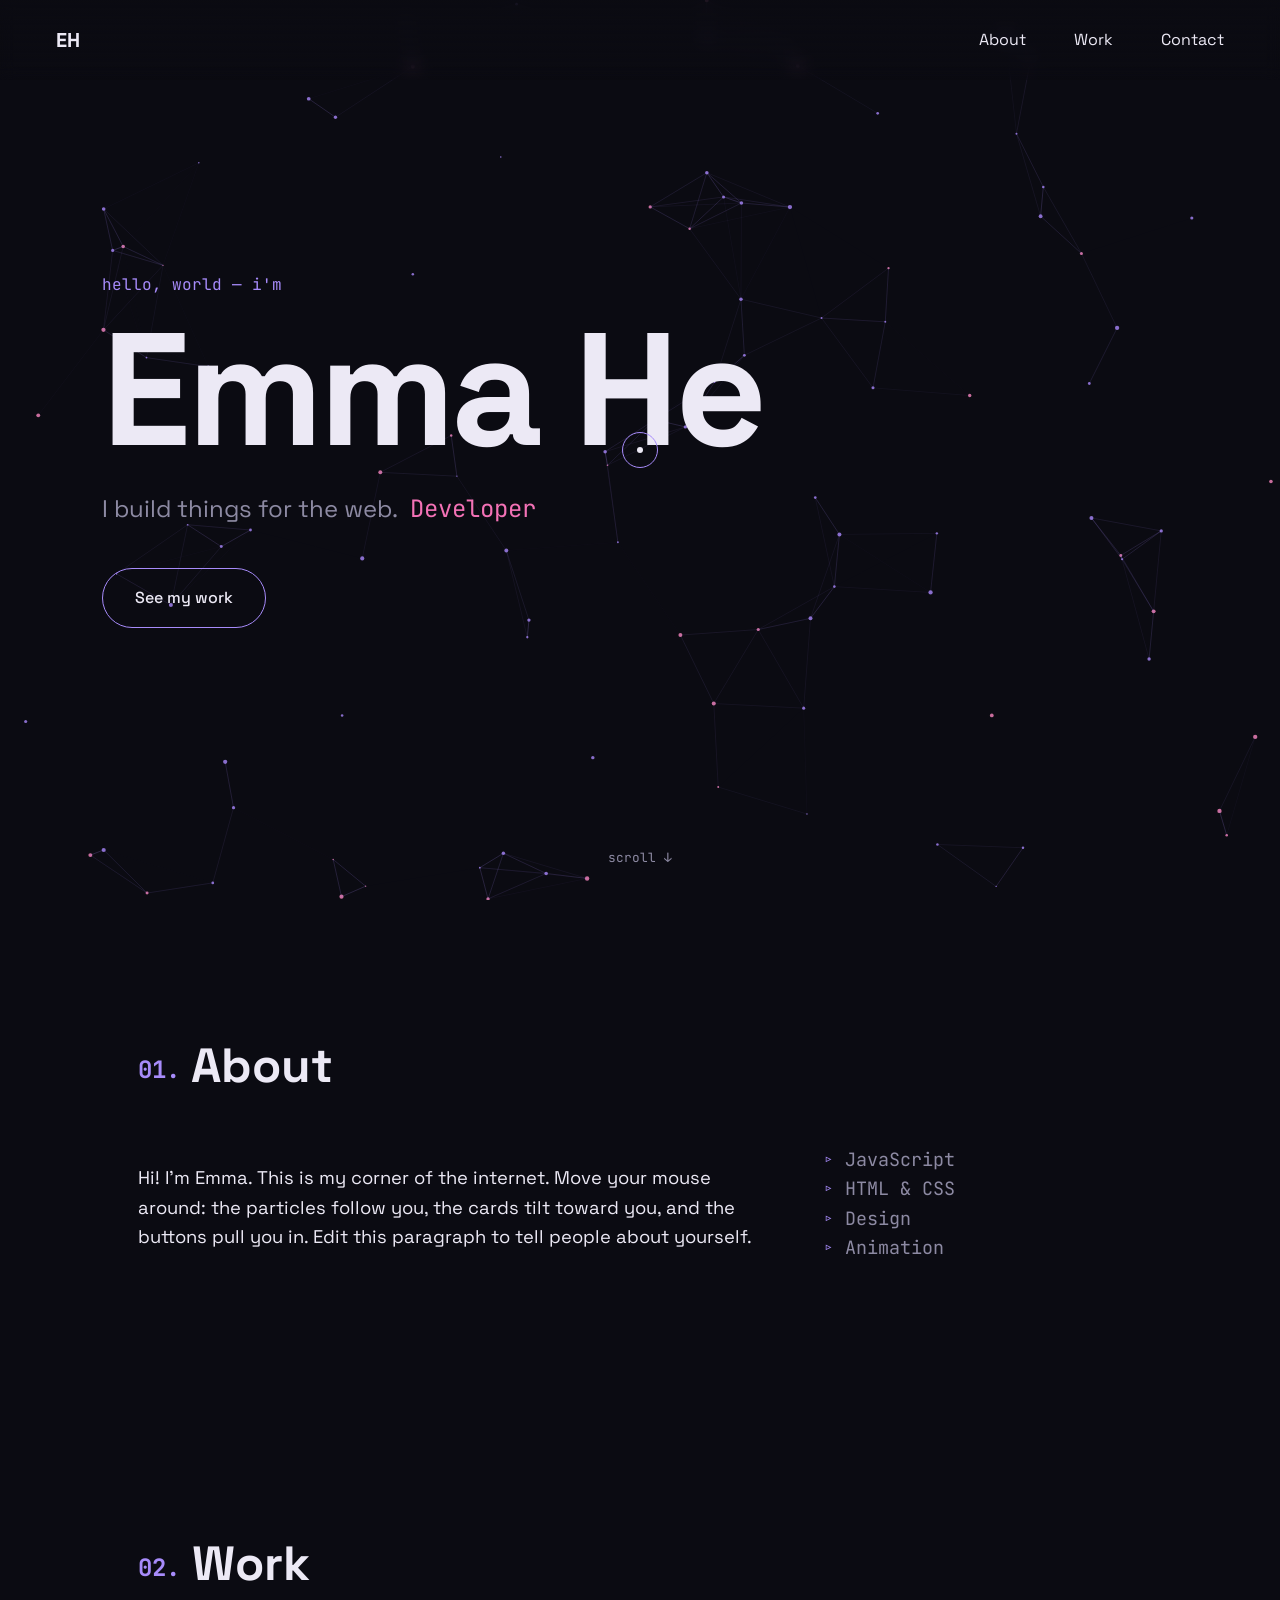
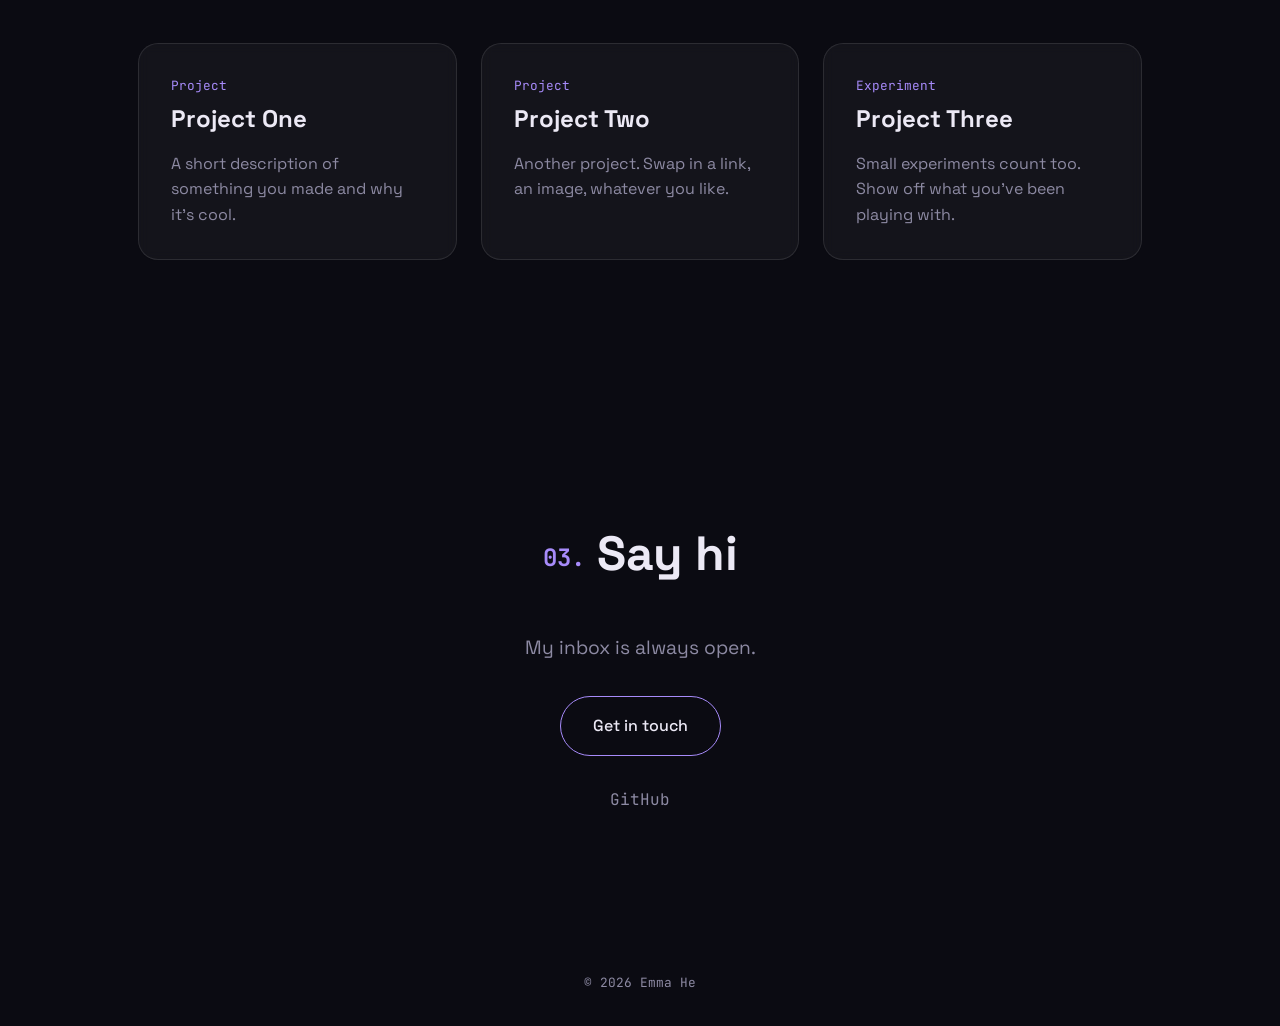
==== index.html @ 32c47be7 "Build animated, mouse-reactive personal website Static HTML/CSS/JS site with an interactive particle" ====
<!doctype html>
<html lang="en">
<head>
  <meta charset="utf-8" />
  <meta name="viewport" content="width=device-width, initial-scale=1" />
  <title>Emma He</title>
  <meta name="description" content="Personal website of Emma He." />
  <link rel="preconnect" href="https://fonts.googleapis.com" />
  <link rel="preconnect" href="https://fonts.gstatic.com" crossorigin />
  <link href="https://fonts.googleapis.com/css2?family=Space+Grotesk:wght@400;500;700&family=JetBrains+Mono:wght@400&display=swap" rel="stylesheet" />
  <link rel="stylesheet" href="style.css" />
</head>
<body>
  <!-- Interactive particle field behind everything -->
  <canvas id="field" aria-hidden="true"></canvas>

  <!-- Custom cursor (hidden on touch devices) -->
  <div class="cursor-dot" aria-hidden="true"></div>
  <div class="cursor-ring" aria-hidden="true"></div>

  <header class="nav">
    <a href="#top" class="logo magnetic">EH</a>
    <nav>
      <a href="#about" class="magnetic">About</a>
      <a href="#work" class="magnetic">Work</a>
      <a href="#contact" class="magnetic">Contact</a>
    </nav>
  </header>

  <main id="top">
    <section class="hero">
      <p class="eyebrow mono">hello, world — i'm</p>
      <h1 class="hero-title" data-split>Emma He</h1>
      <p class="hero-sub">
        I build things for the web.
        <span class="scramble mono" data-words="Designer,Developer,Creative coder,Curious human">Developer</span>
      </p>
      <a href="#work" class="btn magnetic"><span>See my work</span></a>
      <div class="scroll-hint mono">scroll ↓</div>
    </section>

    <section id="about" class="section reveal">
      <h2 class="section-title"><span class="mono">01.</span> About</h2>
      <div class="about-grid">
        <p>
          Hi! I'm Emma. This is my corner of the internet. Move your mouse
          around: the particles follow you, the cards tilt toward you, and the
          buttons pull you in. Edit this paragraph to tell people about yourself.
        </p>
        <ul class="skills mono">
          <li>JavaScript</li>
          <li>HTML &amp; CSS</li>
          <li>Design</li>
          <li>Animation</li>
        </ul>
      </div>
    </section>

    <section id="work" class="section reveal">
      <h2 class="section-title"><span class="mono">02.</span> Work</h2>
      <div class="cards">
        <article class="card tilt">
          <div class="card-glare"></div>
          <p class="mono card-tag">Project</p>
          <h3>Project One</h3>
          <p>A short description of something you made and why it's cool.</p>
        </article>
        <article class="card tilt">
          <div class="card-glare"></div>
          <p class="mono card-tag">Project</p>
          <h3>Project Two</h3>
          <p>Another project. Swap in a link, an image, whatever you like.</p>
        </article>
        <article class="card tilt">
          <div class="card-glare"></div>
          <p class="mono card-tag">Experiment</p>
          <h3>Project Three</h3>
          <p>Small experiments count too. Show off what you've been playing with.</p>
        </article>
      </div>
    </section>

    <section id="contact" class="section reveal contact">
      <h2 class="section-title"><span class="mono">03.</span> Say hi</h2>
      <p>My inbox is always open.</p>
      <a href="mailto:you@example.com" class="btn magnetic"><span>Get in touch</span></a>
      <div class="socials">
        <a href="https://github.com/emmaqhe" class="magnetic mono" target="_blank" rel="noopener">GitHub</a>
      </div>
    </section>
  </main>

  <footer class="mono">© <span id="year"></span> Emma He</footer>

  <script src="script.js"></script>
</body>
</html>
---- style.css ----
:root {
  --bg: #0b0b12;
  --fg: #ece9f5;
  --muted: #8d8aa3;
  --accent: #a78bfa;
  --accent-2: #f472b6;
  --card: rgba(255, 255, 255, 0.04);
  --border: rgba(255, 255, 255, 0.1);
  --ease: cubic-bezier(0.22, 1, 0.36, 1);
}

*,
*::before,
*::after {
  box-sizing: border-box;
}

html {
  scroll-behavior: smooth;
}

body {
  margin: 0;
  background: var(--bg);
  color: var(--fg);
  font-family: "Space Grotesk", system-ui, sans-serif;
  line-height: 1.6;
  overflow-x: hidden;
}

.mono {
  font-family: "JetBrains Mono", ui-monospace, monospace;
}

a {
  color: inherit;
  text-decoration: none;
}

/* ---------- background canvas ---------- */
#field {
  position: fixed;
  inset: 0;
  width: 100%;
  height: 100%;
  z-index: -1;
}

/* ---------- custom cursor ---------- */
.cursor-dot,
.cursor-ring {
  position: fixed;
  top: 0;
  left: 0;
  pointer-events: none;
  border-radius: 50%;
  z-index: 100;
  opacity: 0;
  transition: opacity 0.3s;
}

.cursor-dot {
  width: 6px;
  height: 6px;
  margin: -3px 0 0 -3px;
  background: var(--fg);
}

.cursor-ring {
  width: 36px;
  height: 36px;
  margin: -18px 0 0 -18px;
  border: 1.5px solid var(--accent);
  transition: opacity 0.3s, width 0.3s var(--ease), height 0.3s var(--ease),
    margin 0.3s var(--ease), background 0.3s;
}

body.has-cursor .cursor-dot,
body.has-cursor .cursor-ring {
  opacity: 1;
}

body.has-cursor,
body.has-cursor a {
  cursor: none;
}

body.cursor-hover .cursor-ring {
  width: 64px;
  height: 64px;
  margin: -32px 0 0 -32px;
  background: rgba(167, 139, 250, 0.15);
}

/* ---------- nav ---------- */
.nav {
  position: fixed;
  top: 0;
  left: 0;
  right: 0;
  display: flex;
  justify-content: space-between;
  align-items: center;
  padding: 1.25rem clamp(1rem, 5vw, 3rem);
  z-index: 10;
  backdrop-filter: blur(8px);
  background: linear-gradient(to bottom, rgba(11, 11, 18, 0.8), transparent);
}

.nav nav {
  display: flex;
  gap: clamp(1rem, 3vw, 2rem);
}

.nav a {
  display: inline-block;
  padding: 0.25rem 0.5rem;
}

.logo {
  font-weight: 700;
  font-size: 1.25rem;
}

/* ---------- hero ---------- */
.hero {
  min-height: 100vh;
  display: flex;
  flex-direction: column;
  justify-content: center;
  padding: 0 clamp(1rem, 8vw, 8rem);
  position: relative;
}

.eyebrow {
  color: var(--accent);
  margin: 0 0 1rem;
}

.hero-title {
  font-size: clamp(3rem, 13vw, 10rem);
  line-height: 0.95;
  margin: 0;
  font-weight: 700;
  letter-spacing: -0.03em;
}

.hero-title .char {
  display: inline-block;
  transform: translateY(110%) rotate(8deg);
  opacity: 0;
  animation: rise 0.9s var(--ease) forwards;
  transition: color 0.3s, transform 0.3s var(--ease);
}

.hero-title .char:hover {
  color: var(--accent);
}

@keyframes rise {
  to {
    transform: translateY(0) rotate(0);
    opacity: 1;
  }
}

.hero-sub {
  font-size: clamp(1.1rem, 2.5vw, 1.5rem);
  color: var(--muted);
  margin: 1.5rem 0 2.5rem;
}

.scramble {
  display: inline-block;
  color: var(--accent-2);
  margin-left: 0.4rem;
}

.scroll-hint {
  position: absolute;
  bottom: 2rem;
  left: 50%;
  transform: translateX(-50%);
  color: var(--muted);
  font-size: 0.8rem;
  animation: bob 2s ease-in-out infinite;
}

@keyframes bob {
  50% {
    transform: translate(-50%, 8px);
  }
}

/* ---------- buttons ---------- */
.btn {
  display: inline-block;
  align-self: flex-start;
  padding: 1rem 2rem;
  border: 1.5px solid var(--accent);
  border-radius: 999px;
  position: relative;
  overflow: hidden;
  font-weight: 500;
}

.btn::before {
  content: "";
  position: absolute;
  inset: 0;
  background: linear-gradient(120deg, var(--accent), var(--accent-2));
  transform: translateY(101%);
  transition: transform 0.4s var(--ease);
}

.btn:hover::before {
  transform: translateY(0);
}

.btn span {
  position: relative;
  display: inline-block;
  transition: color 0.3s;
}

.btn:hover span {
  color: var(--bg);
}

.magnetic {
  transition: transform 0.3s var(--ease);
  will-change: transform;
}

/* ---------- sections ---------- */
.section {
  max-width: 1100px;
  margin: 0 auto;
  padding: 8rem clamp(1rem, 5vw, 3rem);
}

.section-title {
  font-size: clamp(2rem, 5vw, 3rem);
  margin: 0 0 2.5rem;
}

.section-title .mono {
  color: var(--accent);
  font-size: 0.5em;
  vertical-align: middle;
}

.about-grid {
  display: grid;
  grid-template-columns: 2fr 1fr;
  gap: 3rem;
  font-size: 1.15rem;
}

.skills {
  list-style: none;
  padding: 0;
  margin: 0;
  color: var(--muted);
}

.skills li::before {
  content: "▹ ";
  color: var(--accent);
}

/* reveal on scroll */
.reveal {
  opacity: 0;
  transform: translateY(60px);
  transition: opacity 1s var(--ease), transform 1s var(--ease);
}

.reveal.visible {
  opacity: 1;
  transform: none;
}

/* ---------- tilt cards ---------- */
.cards {
  display: grid;
  grid-template-columns: repeat(auto-fit, minmax(260px, 1fr));
  gap: 1.5rem;
  perspective: 1000px;
}

.card {
  position: relative;
  padding: 2rem;
  border: 1px solid var(--border);
  border-radius: 1.25rem;
  background: var(--card);
  backdrop-filter: blur(6px);
  overflow: hidden;
  transform-style: preserve-3d;
  transition: transform 0.5s var(--ease), border-color 0.3s;
}

.card:hover {
  border-color: rgba(167, 139, 250, 0.5);
}

.card h3 {
  margin: 0.25rem 0 0.75rem;
  font-size: 1.5rem;
  transform: translateZ(30px);
}

.card p {
  color: var(--muted);
  margin: 0;
}

.card-tag {
  color: var(--accent) !important;
  font-size: 0.8rem;
}

.card-glare {
  position: absolute;
  inset: 0;
  pointer-events: none;
  opacity: 0;
  transition: opacity 0.3s;
  background: radial-gradient(
    circle at var(--gx, 50%) var(--gy, 50%),
    rgba(167, 139, 250, 0.25),
    transparent 60%
  );
}

.card:hover .card-glare {
  opacity: 1;
}

/* ---------- contact & footer ---------- */
.contact {
  text-align: center;
  display: flex;
  flex-direction: column;
  align-items: center;
}

.contact p {
  color: var(--muted);
  font-size: 1.2rem;
  margin: 0 0 2rem;
}

.contact .btn {
  align-self: center;
}

.socials {
  margin-top: 2rem;
  display: flex;
  gap: 1.5rem;
}

.socials a {
  color: var(--muted);
  display: inline-block;
}

.socials a:hover {
  color: var(--fg);
}

footer {
  text-align: center;
  color: var(--muted);
  font-size: 0.8rem;
  padding: 2rem;
}

/* ---------- responsive & accessibility ---------- */
@media (max-width: 700px) {
  .about-grid {
    grid-template-columns: 1fr;
  }
  .nav nav {
    gap: 0.5rem;
  }
}

@media (prefers-reduced-motion: reduce) {
  html {
    scroll-behavior: auto;
  }
  *,
  *::before,
  *::after {
    animation-duration: 0.01ms !important;
    animation-iteration-count: 1 !important;
    transition-duration: 0.01ms !important;
  }
  .reveal {
    opacity: 1;
    transform: none;
  }
}
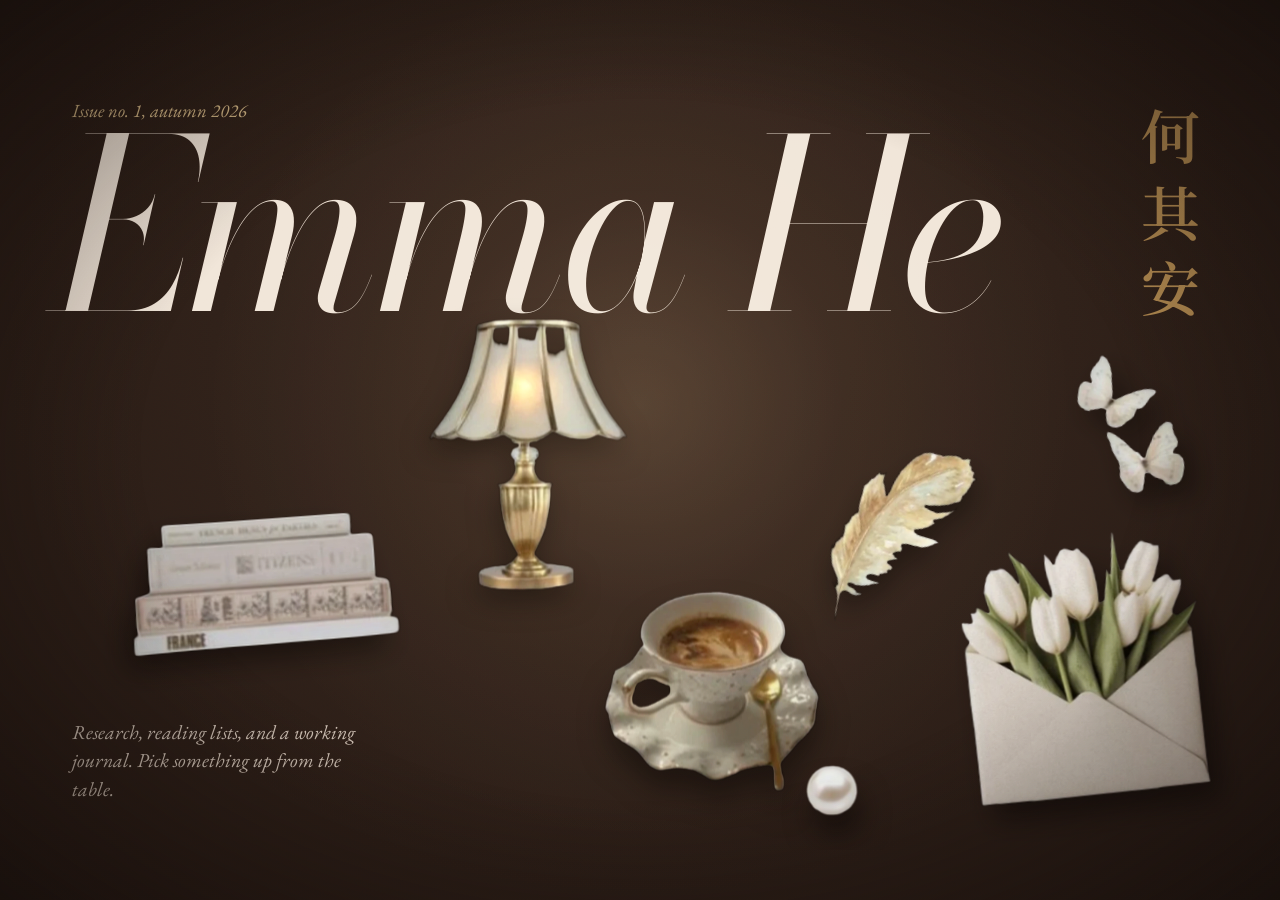
==== commit 2e572249: "Redesign site as an editorial issue with a built-in layout studio The cover is a still life of cut-o" ====
--- a/index.html
+++ b/index.html
@@ -1,97 +1,29 @@
 <!doctype html>
 <html lang="en">
 <head>
-  <meta charset="utf-8" />
-  <meta name="viewport" content="width=device-width, initial-scale=1" />
-  <title>Emma He</title>
-  <meta name="description" content="Personal website of Emma He." />
-  <link rel="preconnect" href="https://fonts.googleapis.com" />
-  <link rel="preconnect" href="https://fonts.gstatic.com" crossorigin />
-  <link href="https://fonts.googleapis.com/css2?family=Space+Grotesk:wght@400;500;700&family=JetBrains+Mono:wght@400&display=swap" rel="stylesheet" />
-  <link rel="stylesheet" href="style.css" />
+  <meta charset="utf-8">
+  <meta name="viewport" content="width=device-width, initial-scale=1">
+  <title>Emma He 何其安</title>
+  <meta name="description" content="Emma He's research, notes, and recommendations.">
+  <link rel="icon" href="assets/favicon.svg" type="image/svg+xml">
+  <link rel="preconnect" href="https://fonts.googleapis.com">
+  <link rel="preconnect" href="https://fonts.gstatic.com" crossorigin>
+  <link rel="stylesheet" href="https://fonts.googleapis.com/css2?family=Bodoni+Moda:ital,opsz,wght@0,6..96,400..700;1,6..96,400..700&family=EB+Garamond:ital,wght@0,400..600;1,400..600&family=Noto+Serif+SC:wght@400;600&family=Pinyon+Script&display=swap">
+  <link rel="stylesheet" href="css/site.css">
 </head>
-<body>
-  <!-- Interactive particle field behind everything -->
-  <canvas id="field" aria-hidden="true"></canvas>
-
-  <!-- Custom cursor (hidden on touch devices) -->
-  <div class="cursor-dot" aria-hidden="true"></div>
-  <div class="cursor-ring" aria-hidden="true"></div>
-
-  <header class="nav">
-    <a href="#top" class="logo magnetic">EH</a>
-    <nav>
-      <a href="#about" class="magnetic">About</a>
-      <a href="#work" class="magnetic">Work</a>
-      <a href="#contact" class="magnetic">Contact</a>
-    </nav>
-  </header>
-
-  <main id="top">
-    <section class="hero">
-      <p class="eyebrow mono">hello, world — i'm</p>
-      <h1 class="hero-title" data-split>Emma He</h1>
-      <p class="hero-sub">
-        I build things for the web.
-        <span class="scramble mono" data-words="Designer,Developer,Creative coder,Curious human">Developer</span>
-      </p>
-      <a href="#work" class="btn magnetic"><span>See my work</span></a>
-      <div class="scroll-hint mono">scroll ↓</div>
-    </section>
-
-    <section id="about" class="section reveal">
-      <h2 class="section-title"><span class="mono">01.</span> About</h2>
-      <div class="about-grid">
-        <p>
-          Hi! I'm Emma. This is my corner of the internet. Move your mouse
-          around: the particles follow you, the cards tilt toward you, and the
-          buttons pull you in. Edit this paragraph to tell people about yourself.
-        </p>
-        <ul class="skills mono">
-          <li>JavaScript</li>
-          <li>HTML &amp; CSS</li>
-          <li>Design</li>
-          <li>Animation</li>
-        </ul>
-      </div>
-    </section>
-
-    <section id="work" class="section reveal">
-      <h2 class="section-title"><span class="mono">02.</span> Work</h2>
-      <div class="cards">
-        <article class="card tilt">
-          <div class="card-glare"></div>
-          <p class="mono card-tag">Project</p>
-          <h3>Project One</h3>
-          <p>A short description of something you made and why it's cool.</p>
-        </article>
-        <article class="card tilt">
-          <div class="card-glare"></div>
-          <p class="mono card-tag">Project</p>
-          <h3>Project Two</h3>
-          <p>Another project. Swap in a link, an image, whatever you like.</p>
-        </article>
-        <article class="card tilt">
-          <div class="card-glare"></div>
-          <p class="mono card-tag">Experiment</p>
-          <h3>Project Three</h3>
-          <p>Small experiments count too. Show off what you've been playing with.</p>
-        </article>
-      </div>
-    </section>
-
-    <section id="contact" class="section reveal contact">
-      <h2 class="section-title"><span class="mono">03.</span> Say hi</h2>
-      <p>My inbox is always open.</p>
-      <a href="mailto:you@example.com" class="btn magnetic"><span>Get in touch</span></a>
-      <div class="socials">
-        <a href="https://github.com/emmaqhe" class="magnetic mono" target="_blank" rel="noopener">GitHub</a>
-      </div>
-    </section>
+<body class="page-cover" data-page="home">
+  <div class="veil" aria-hidden="true"></div>
+  <main class="cover">
+    <div class="cover-stage" id="stage"></div>
+    <nav class="contents" aria-label="Sections"></nav>
   </main>
-
-  <footer class="mono">© <span id="year"></span> Emma He</footer>
-
-  <script src="script.js"></script>
+  <div class="candle" aria-hidden="true"></div>
+  <div class="vignette" aria-hidden="true"></div>
+  <script src="js/vendor/gsap.min.js"></script>
+  <script src="js/vendor/SplitText.min.js"></script>
+  <script src="js/vendor/DrawSVGPlugin.min.js"></script>
+  <script src="js/store.js"></script>
+  <script src="js/stage.js"></script>
+  <script src="js/site.js"></script>
 </body>
 </html>
--- a/css/site.css
+++ b/css/site.css
@@ -0,0 +1,1467 @@
+/* Emma He 何其安: site styles.
+   Palette: velvet cocoa cover, pearl pages, with blush and sage borrowed
+   from the pink-and-green references, and gilt for the fine details. */
+
+:root {
+  --velvet: #2b1e18;
+  --velvet-2: #3a2a21;
+  --walnut: #3d2b22;
+  --cocoa: #6e5244;
+  --pearl: #f3eae2;
+  --paper: #fbf6ef;
+  --linen: #e7dbcf;
+  --blush: #e9cdc7;
+  --rosewood: #9a5760;
+  --sage: #c6c8a3;
+  --olive: #5c5a34;
+  --gilt: #b08a52;
+  --gilt-soft: #d8bd8c;
+  --on-dark: #f1e6da;
+
+  --display: "Bodoni Moda", "Noto Serif SC", Didot, "Times New Roman", serif;
+  --text: "EB Garamond", "Noto Serif SC", Garamond, Georgia, serif;
+  --script: "Pinyon Script", "EB Garamond", cursive;
+  --zh: "Noto Serif SC", "Songti SC", serif;
+
+  --ease: cubic-bezier(0.22, 1, 0.36, 1);
+  --gutter: clamp(16px, 4vw, 56px);
+  --grain: url("data:image/svg+xml,%3Csvg xmlns='http://www.w3.org/2000/svg' width='220' height='220'%3E%3Cfilter id='n'%3E%3CfeTurbulence type='fractalNoise' baseFrequency='.85' numOctaves='3' stitchTiles='stitch'/%3E%3CfeColorMatrix values='0 0 0 0 .25 0 0 0 0 .17 0 0 0 0 .12 0 0 0 .55 0'/%3E%3C/filter%3E%3Crect width='100%25' height='100%25' filter='url(%23n)'/%3E%3C/svg%3E");
+}
+
+*,
+*::before,
+*::after {
+  box-sizing: border-box;
+}
+
+html {
+  -webkit-text-size-adjust: 100%;
+}
+
+body {
+  margin: 0;
+  background: var(--pearl);
+  color: var(--walnut);
+  font-family: var(--text);
+  font-size: 19px;
+  line-height: 1.6;
+  overflow-x: clip;
+  -webkit-font-smoothing: antialiased;
+}
+
+/* paper grain over everything */
+body::after {
+  content: "";
+  position: fixed;
+  inset: 0;
+  background-image: var(--grain);
+  opacity: 0.22;
+  mix-blend-mode: multiply;
+  pointer-events: none;
+  z-index: 90;
+}
+
+a {
+  color: inherit;
+}
+
+img {
+  max-width: 100%;
+}
+
+:focus-visible {
+  outline: 2px solid var(--gilt);
+  outline-offset: 4px;
+  border-radius: 4px;
+}
+
+.visually-hidden {
+  position: absolute;
+  width: 1px;
+  height: 1px;
+  overflow: hidden;
+  clip-path: inset(50%);
+  white-space: nowrap;
+}
+
+/* ---------- page veil (transitions between pages) ---------- */
+.veil {
+  position: fixed;
+  inset: 0;
+  z-index: 100;
+  background: var(--pearl);
+  pointer-events: none;
+  animation: veil-lift 0.7s var(--ease) 0.05s both;
+}
+
+.page-cover .veil {
+  background: var(--velvet);
+}
+
+.veil.is-leaving {
+  animation: none;
+  opacity: 1;
+  transition: opacity 0.38s ease;
+}
+
+.veil.is-leaving.is-hidden {
+  opacity: 0;
+}
+
+@keyframes veil-lift {
+  from {
+    opacity: 1;
+  }
+  to {
+    opacity: 0;
+  }
+}
+
+/* ---------- the stage (collage) ---------- */
+.stage {
+  position: relative;
+  width: 100%;
+  container-type: inline-size;
+  font-family: var(--text);
+  line-height: 1.6;
+}
+
+.stage .bd {
+  position: absolute;
+  inset: 0;
+  pointer-events: none;
+}
+
+.stage .el {
+  position: absolute;
+  display: block;
+  text-decoration: none;
+  -webkit-tap-highlight-color: transparent;
+}
+
+.stage .el-inner {
+  display: block;
+  will-change: transform;
+}
+
+.stage .el img {
+  display: block;
+  width: 100%;
+  height: auto;
+  user-select: none;
+  -webkit-user-drag: none;
+  will-change: transform, filter;
+}
+
+.stage .el.is-link {
+  cursor: pointer;
+}
+
+.stage .el.is-link:focus-visible {
+  outline: none;
+}
+
+.stage .el.is-link:focus-visible img {
+  outline: 1px dashed var(--gilt-soft);
+  outline-offset: 6px;
+}
+
+/* cover backdrop */
+.stage-cover {
+  overflow: hidden;
+}
+
+.bd-cover .bd-issue {
+  position: absolute;
+  top: 3.6cqw;
+  left: 5.6cqw;
+  margin: 0;
+  font-style: italic;
+  font-size: 1.45cqw;
+  color: var(--gilt-soft);
+}
+
+.bd-cover .bd-name {
+  position: absolute;
+  top: 5.2cqw;
+  left: 4.4cqw;
+  margin: 0;
+  font-family: var(--display);
+  font-style: italic;
+  font-weight: 400;
+  font-size: 18.5cqw;
+  line-height: 0.92;
+  letter-spacing: -0.025em;
+  color: var(--on-dark);
+  white-space: nowrap;
+}
+
+.bd-cover .bd-zh {
+  position: absolute;
+  top: 4.4cqw;
+  right: 5cqw;
+  margin: 0;
+  writing-mode: vertical-rl;
+  font-family: var(--zh);
+  font-weight: 600;
+  font-size: 4.6cqw;
+  letter-spacing: 0.3em;
+  color: var(--gilt);
+}
+
+.bd-cover .bd-tagline {
+  position: absolute;
+  left: 5.6cqw;
+  bottom: 3.6cqw;
+  width: 24cqw;
+  margin: 0;
+  font-style: italic;
+  font-size: 1.55cqw;
+  line-height: 1.45;
+  color: var(--linen);
+  opacity: 0.85;
+}
+
+/* on a phone the cover is small; the list below carries the words */
+@container (max-width: 560px) {
+  .bd-cover .bd-issue,
+  .bd-cover .bd-tagline {
+    display: none;
+  }
+}
+
+/* inner-page masthead backdrop */
+.bd-title .bd-heading {
+  position: absolute;
+  left: 6.4cqw;
+  bottom: 3.4cqw;
+  margin: 0;
+  font-family: var(--display);
+  font-weight: 400;
+  line-height: 0.86;
+  letter-spacing: -0.03em;
+  color: var(--walnut);
+  white-space: nowrap;
+}
+
+.bd-title .bd-zh {
+  position: absolute;
+  left: 2.2cqw;
+  bottom: 4.2cqw;
+  margin: 0;
+  writing-mode: vertical-rl;
+  font-family: var(--zh);
+  font-weight: 600;
+  font-size: 2.4cqw;
+  letter-spacing: 0.35em;
+  color: var(--gilt);
+}
+
+/* ---------- cover page ---------- */
+.page-cover {
+  background-color: var(--velvet);
+  background-image: radial-gradient(ellipse at 50% 38%, var(--velvet-2), var(--velvet) 70%),
+    repeating-linear-gradient(90deg, rgba(255, 240, 220, 0.018) 0 1px, transparent 1px 4px),
+    repeating-linear-gradient(0deg, rgba(0, 0, 0, 0.05) 0 1px, transparent 1px 3px);
+  background-blend-mode: normal, overlay, multiply;
+  color: var(--on-dark);
+  min-height: 100vh;
+}
+
+.page-cover::after {
+  mix-blend-mode: soft-light;
+  opacity: 0.5;
+}
+
+.cover {
+  min-height: 100vh;
+  min-height: 100svh;
+  display: grid;
+  place-items: center;
+  padding: 2vh 0;
+}
+
+.cover-stage {
+  width: min(100vw, 156vh);
+}
+
+.candle,
+.vignette {
+  position: fixed;
+  inset: 0;
+  pointer-events: none;
+  z-index: 5;
+}
+
+.candle {
+  background: radial-gradient(
+    circle at var(--mx, 50%) var(--my, 45%),
+    rgba(255, 210, 150, 0.16),
+    rgba(255, 200, 140, 0.05) 16vmax,
+    transparent 34vmax
+  );
+  mix-blend-mode: screen;
+}
+
+.vignette {
+  background: radial-gradient(ellipse at center, transparent 55%, rgba(12, 7, 5, 0.6) 100%);
+}
+
+/* hover inscription under a cover object */
+.tag {
+  position: absolute;
+  z-index: 20;
+  pointer-events: none;
+  transform: translateX(-50%);
+  text-align: center;
+  white-space: nowrap;
+  color: var(--on-dark);
+  visibility: hidden;
+}
+
+.tag.is-above {
+  transform: translate(-50%, -100%);
+}
+
+.tag-flourish {
+  display: block;
+  width: 13cqw;
+  height: 1.6cqw;
+  margin: 0 auto -0.6cqw;
+  overflow: visible;
+}
+
+.tag-flourish path {
+  fill: none;
+  stroke: var(--gilt-soft);
+  stroke-width: 1.2;
+  stroke-linecap: round;
+}
+
+.tag-name {
+  display: block;
+  font-family: var(--script);
+  font-size: 3.7cqw;
+  line-height: 1.3;
+  padding: 0 1cqw;
+}
+
+.tag-hint {
+  display: block;
+  margin-top: -0.3cqw;
+  font-style: italic;
+  font-size: 1.2cqw;
+  color: var(--gilt-soft);
+}
+
+.tag-spark {
+  position: absolute;
+  width: 1.2cqw;
+  height: 1.2cqw;
+  right: -0.4cqw;
+  top: 0.2cqw;
+  fill: var(--gilt-soft);
+}
+
+/* hover extras that belong to particular objects */
+.fx-steam {
+  position: absolute;
+  left: 22%;
+  bottom: 72%;
+  width: 46%;
+  height: 70%;
+  overflow: visible;
+  pointer-events: none;
+}
+
+.fx-steam path {
+  opacity: 0;
+  fill: none;
+  stroke: rgba(255, 245, 230, 0.55);
+  stroke-width: 3;
+  stroke-linecap: round;
+  filter: blur(1.5px);
+}
+
+.fx-glow {
+  position: absolute;
+  left: -40%;
+  top: -30%;
+  width: 180%;
+  aspect-ratio: 1;
+  border-radius: 50%;
+  background: radial-gradient(circle, rgba(255, 214, 150, 0.5), rgba(255, 200, 130, 0.12) 35%, transparent 62%);
+  mix-blend-mode: screen;
+  opacity: 0;
+  pointer-events: none;
+}
+
+/* small screens and touch: a plain list of the same objects */
+.contents {
+  display: none;
+  width: 100%;
+  padding: 0 var(--gutter) 40px;
+  position: relative;
+  z-index: 6;
+}
+
+.contents a {
+  display: grid;
+  grid-template-columns: 64px 1fr;
+  align-items: center;
+  gap: 16px;
+  padding: 12px 0;
+  border-top: 1px solid rgba(216, 189, 140, 0.25);
+  text-decoration: none;
+}
+
+.contents a:last-child {
+  border-bottom: 1px solid rgba(216, 189, 140, 0.25);
+}
+
+.contents img {
+  width: 64px;
+  height: 56px;
+  object-fit: contain;
+}
+
+.contents .c-name {
+  display: block;
+  font-family: var(--script);
+  font-size: 34px;
+  line-height: 1.1;
+}
+
+.contents .c-hint {
+  display: block;
+  font-style: italic;
+  font-size: 16px;
+  color: var(--gilt-soft);
+}
+
+@media (max-width: 720px), (hover: none) {
+  .contents {
+    display: block;
+  }
+  .cover {
+    place-items: start center;
+    padding-top: 4vh;
+  }
+  .cover-stage .tag {
+    display: none;
+  }
+}
+
+/* ---------- inner pages ---------- */
+.spine {
+  display: flex;
+  align-items: center;
+  justify-content: space-between;
+  gap: 16px;
+  padding: 18px var(--gutter) 0;
+  position: relative;
+  z-index: 10;
+}
+
+.spine-home {
+  display: flex;
+  align-items: baseline;
+  gap: 10px;
+  text-decoration: none;
+}
+
+.spine-home .en {
+  font-family: var(--display);
+  font-style: italic;
+  font-size: 24px;
+}
+
+.spine-home .zh {
+  font-family: var(--zh);
+  font-size: 15px;
+  letter-spacing: 0.15em;
+  color: var(--gilt);
+}
+
+.spine-nav {
+  display: flex;
+  align-items: flex-end;
+  gap: clamp(6px, 1.6vw, 22px);
+}
+
+.spine-nav a {
+  position: relative;
+  display: grid;
+  place-items: center;
+  width: 54px;
+  height: 52px;
+  text-decoration: none;
+}
+
+.spine-nav img {
+  max-width: 50px;
+  max-height: 46px;
+  object-fit: contain;
+  filter: drop-shadow(0 4px 6px rgba(61, 43, 34, 0.25));
+  transition: transform 0.45s var(--ease);
+}
+
+.spine-nav a:hover img,
+.spine-nav a:focus-visible img {
+  transform: translateY(-5px) rotate(-4deg) scale(1.08);
+}
+
+.spine-nav .lbl {
+  position: absolute;
+  top: 100%;
+  left: 50%;
+  translate: -50% 0;
+  font-family: var(--script);
+  font-size: 24px;
+  line-height: 1;
+  white-space: nowrap;
+  color: var(--rosewood);
+  clip-path: inset(0 100% 0 0);
+  transition: clip-path 0.5s var(--ease);
+  pointer-events: none;
+}
+
+.spine-nav a:hover .lbl,
+.spine-nav a:focus-visible .lbl {
+  clip-path: inset(0 0 0 0);
+}
+
+.spine-nav a[aria-current="page"]::after {
+  content: "";
+  position: absolute;
+  bottom: -6px;
+  width: 5px;
+  height: 5px;
+  border-radius: 50%;
+  background: var(--gilt);
+}
+
+.masthead {
+  max-width: 1500px;
+  margin: 0 auto;
+  padding: 0 var(--gutter);
+}
+
+.dek {
+  max-width: 1100px;
+  margin: 8px auto 0;
+  padding: 0 var(--gutter);
+  font-style: italic;
+  font-size: 22px;
+  color: var(--cocoa);
+}
+
+.sheet {
+  max-width: 1100px;
+  margin: 0 auto;
+  padding: 48px var(--gutter) 96px;
+}
+
+.site-foot {
+  padding: 40px var(--gutter) 48px;
+  text-align: center;
+  font-style: italic;
+  font-size: 16px;
+  color: var(--cocoa);
+}
+
+.site-foot .zh {
+  font-family: var(--zh);
+  font-style: normal;
+  letter-spacing: 0.1em;
+}
+
+.page-cover .site-foot {
+  display: none;
+}
+
+/* shared buttons */
+.pill {
+  display: inline-flex;
+  align-items: center;
+  gap: 10px;
+  padding: 10px 22px 11px;
+  border: 1px solid currentColor;
+  border-radius: 999px;
+  font: italic 17px/1 var(--text);
+  color: var(--walnut);
+  text-decoration: none;
+  background: transparent;
+  cursor: pointer;
+  transition: background 0.3s, color 0.3s;
+}
+
+.pill:hover {
+  background: var(--walnut);
+  color: var(--pearl);
+}
+
+/* ---------- notes: a ring-bound diary ---------- */
+.diary {
+  display: grid;
+  grid-template-columns: 230px minmax(0, 1fr);
+  gap: clamp(24px, 5vw, 64px);
+  align-items: start;
+}
+
+.diary-index {
+  position: sticky;
+  top: 24px;
+  margin: 0;
+  padding: 0;
+  list-style: none;
+}
+
+.diary-index button {
+  display: block;
+  width: 100%;
+  padding: 10px 0 12px 16px;
+  border: 0;
+  border-left: 1px solid var(--linen);
+  background: none;
+  text-align: left;
+  font: inherit;
+  color: var(--cocoa);
+  cursor: pointer;
+  transition: border-color 0.3s, color 0.3s;
+}
+
+.diary-index button[aria-current="true"] {
+  border-left: 2px solid var(--gilt);
+  color: var(--walnut);
+}
+
+.diary-index .d-date {
+  display: block;
+  font-family: var(--script);
+  font-size: 24px;
+  line-height: 1.1;
+  color: var(--rosewood);
+}
+
+.diary-index .d-title {
+  display: block;
+  font-size: 17px;
+  line-height: 1.3;
+}
+
+.diary-page {
+  position: relative;
+  padding: 72px clamp(24px, 6vw, 72px) 56px;
+  background-color: var(--paper);
+  border-radius: 6px;
+  box-shadow: 0 1px 0 rgba(61, 43, 34, 0.06), 0 22px 44px -26px rgba(61, 43, 34, 0.45);
+  transform-origin: 50% 0;
+}
+
+.rings {
+  position: absolute;
+  top: -22px;
+  left: 6%;
+  right: 6%;
+  display: flex;
+  justify-content: space-between;
+  pointer-events: none;
+}
+
+.ring {
+  position: relative;
+  width: 14px;
+  height: 48px;
+}
+
+.ring::before {
+  content: "";
+  position: absolute;
+  left: 2px;
+  bottom: 2px;
+  width: 10px;
+  height: 10px;
+  border-radius: 50%;
+  background: var(--velvet);
+  opacity: 0.75;
+}
+
+.ring::after {
+  content: "";
+  position: absolute;
+  inset: 0 0 6px;
+  border-radius: 8px;
+  border: 3px solid #cfc6bb;
+  border-bottom-color: transparent;
+  background: none;
+  box-shadow: inset 1px 0 0 #fff, 1px 1px 2px rgba(61, 43, 34, 0.35);
+}
+
+.entry-date {
+  margin: 0;
+  font-family: var(--script);
+  font-size: 34px;
+  line-height: 1.2;
+  color: var(--rosewood);
+}
+
+.entry-title {
+  margin: 4px 0 4px;
+  font-family: var(--display);
+  font-weight: 400;
+  font-size: clamp(32px, 4.4vw, 52px);
+  line-height: 1.05;
+  letter-spacing: -0.015em;
+}
+
+.entry-aside {
+  margin: 0 0 28px;
+  font-style: italic;
+  color: var(--cocoa);
+}
+
+/* ruled paper: one rule per line of text */
+.entry-body {
+  max-width: 62ch;
+  font-size: 20px;
+  line-height: 1.65em;
+  background-image: repeating-linear-gradient(
+    to bottom,
+    transparent 0 calc(1.65em - 1px),
+    rgba(154, 87, 96, 0.16) calc(1.65em - 1px) 1.65em
+  );
+}
+
+.entry-body p {
+  margin: 0 0 1.65em;
+}
+
+.entry-nav {
+  display: flex;
+  justify-content: space-between;
+  gap: 16px;
+  margin-top: 16px;
+}
+
+.entry-nav button {
+  border: 0;
+  background: none;
+  padding: 4px 0;
+  font: italic 17px var(--text);
+  color: var(--cocoa);
+  cursor: pointer;
+  text-decoration: underline;
+  text-decoration-color: var(--gilt-soft);
+  text-underline-offset: 4px;
+}
+
+.entry-nav button:disabled {
+  visibility: hidden;
+}
+
+/* ---------- recs: a folder with tabs ---------- */
+.folder-tabs {
+  display: flex;
+  gap: 6px;
+  padding-left: clamp(8px, 3vw, 28px);
+  overflow-x: auto;
+  scrollbar-width: none;
+}
+
+.folder-tabs button {
+  flex: none;
+  display: flex;
+  align-items: baseline;
+  gap: 8px;
+  padding: 12px 22px 14px;
+  border: 0;
+  border-radius: 16px 16px 0 0;
+  background: var(--tab, var(--linen));
+  font: 400 19px var(--display);
+  color: var(--walnut);
+  cursor: pointer;
+  transform: translateY(6px);
+  filter: saturate(0.7) brightness(0.96);
+  transition: transform 0.35s var(--ease), filter 0.35s;
+}
+
+.folder-tabs button .zh {
+  font-family: var(--zh);
+  font-size: 14px;
+  color: var(--rosewood);
+}
+
+.folder-tabs button[aria-selected="true"] {
+  transform: none;
+  filter: none;
+}
+
+.folder-panel {
+  position: relative;
+  padding: clamp(24px, 5vw, 56px);
+  border-radius: 0 18px 18px 18px;
+  background: var(--tab, var(--linen));
+  min-height: 420px;
+}
+
+.tab-books {
+  --tab: var(--blush);
+}
+.tab-music {
+  --tab: var(--sage);
+}
+.tab-reads {
+  --tab: var(--linen);
+}
+.tab-restaurants {
+  --tab: #dcc3b5;
+}
+
+/* books: spines on a shelf */
+.shelf {
+  display: flex;
+  align-items: flex-end;
+  gap: 5px;
+  min-height: 330px;
+  padding: 0 4%;
+  border-bottom: 14px solid var(--walnut);
+  overflow-x: auto;
+  scrollbar-width: thin;
+}
+
+.book {
+  flex: none;
+  width: var(--w, 58px);
+  height: var(--h, 260px);
+  padding: 16px 0;
+  border: 0;
+  border-radius: 3px 3px 0 0;
+  background: var(--c, var(--walnut));
+  color: var(--t, var(--pearl));
+  writing-mode: vertical-rl;
+  font: 400 17px/1.1 var(--display);
+  text-align: start;
+  cursor: pointer;
+  box-shadow: inset 4px 0 0 rgba(255, 255, 255, 0.12), inset -6px 0 10px rgba(0, 0, 0, 0.16);
+  transition: transform 0.45s var(--ease);
+  overflow: hidden;
+}
+
+.book:hover,
+.book[aria-pressed="true"] {
+  transform: translateY(-22px);
+}
+
+.book .bk-author {
+  font-family: var(--text);
+  font-style: italic;
+  font-size: 13px;
+  opacity: 0.8;
+  margin-top: 12px;
+}
+
+.book-card {
+  margin-top: 32px;
+  max-width: 640px;
+}
+
+.book-card h3,
+.rec-title {
+  margin: 0;
+  font: 400 clamp(26px, 3vw, 34px) / 1.1 var(--display);
+}
+
+.byline {
+  margin: 4px 0 12px;
+  font-style: italic;
+  color: var(--cocoa);
+}
+
+/* music: a record and its tracklist */
+.record {
+  display: grid;
+  grid-template-columns: minmax(180px, 300px) 1fr;
+  gap: clamp(24px, 5vw, 64px);
+  align-items: center;
+}
+
+.vinyl {
+  aspect-ratio: 1;
+  border-radius: 50%;
+  background: radial-gradient(circle, var(--rosewood) 0 16%, #1b1310 16.5% 17.5%, transparent 18%),
+    repeating-radial-gradient(circle, #241914 0 2px, #2e211b 2px 4px);
+  box-shadow: 0 20px 40px -20px rgba(0, 0, 0, 0.6);
+  position: relative;
+}
+
+.vinyl::before {
+  content: "何";
+  position: absolute;
+  inset: 0;
+  display: grid;
+  place-items: center;
+  font-family: var(--zh);
+  font-size: clamp(16px, 2vw, 22px);
+  color: var(--pearl);
+}
+
+.vinyl::after {
+  content: "";
+  position: absolute;
+  inset: 0;
+  border-radius: 50%;
+  background: conic-gradient(from 30deg, transparent 0 10%, rgba(255, 255, 255, 0.1) 14%, transparent 20% 60%, rgba(255, 255, 255, 0.08) 64%, transparent 70%);
+}
+
+.vinyl.is-spinning {
+  animation: spin 3.2s linear infinite;
+}
+
+@keyframes spin {
+  to {
+    rotate: 360deg;
+  }
+}
+
+.tracks {
+  margin: 0;
+  padding: 0;
+  list-style: none;
+  counter-reset: track;
+}
+
+.tracks li {
+  counter-increment: track;
+  display: grid;
+  grid-template-columns: 40px 1fr;
+  gap: 4px 12px;
+  padding: 16px 0;
+  border-top: 1px solid rgba(61, 43, 34, 0.18);
+}
+
+.tracks li::before {
+  content: counter(track);
+  font-style: italic;
+  color: var(--olive);
+  padding-top: 4px;
+}
+
+.tracks .t-title {
+  font: 400 24px/1.15 var(--display);
+}
+
+.tracks .t-artist {
+  font-style: italic;
+  color: var(--cocoa);
+}
+
+.tracks .t-note {
+  grid-column: 2;
+  font-size: 17px;
+}
+
+/* online reads: clippings */
+.clippings {
+  display: grid;
+  grid-template-columns: repeat(auto-fill, minmax(260px, 1fr));
+  gap: 36px 28px;
+  padding-top: 12px;
+}
+
+.clip {
+  position: relative;
+  display: block;
+  padding: 30px 26px 26px;
+  background: var(--paper);
+  box-shadow: 0 16px 30px -22px rgba(61, 43, 34, 0.6);
+  text-decoration: none;
+  transform: rotate(var(--r, -1deg));
+  transition: transform 0.45s var(--ease);
+}
+
+.clip::before {
+  content: "";
+  position: absolute;
+  top: -12px;
+  left: 50%;
+  width: 92px;
+  height: 26px;
+  translate: -50% 0;
+  rotate: -3deg;
+  background: rgba(198, 200, 163, 0.75);
+  box-shadow: 0 1px 2px rgba(0, 0, 0, 0.08);
+}
+
+a.clip:hover,
+a.clip:focus-visible {
+  transform: rotate(0deg) translateY(-4px);
+}
+
+.clip .rec-title {
+  font-size: 26px;
+}
+
+/* restaurants: a menu card */
+.menu {
+  max-width: 640px;
+  margin: 0 auto;
+  padding: 40px clamp(20px, 5vw, 56px) 48px;
+  background: var(--paper);
+  outline: 1px solid var(--gilt);
+  outline-offset: -12px;
+  box-shadow: 0 20px 40px -26px rgba(61, 43, 34, 0.6);
+}
+
+.menu-head {
+  margin: 0 0 16px;
+  text-align: center;
+  font-family: var(--script);
+  font-weight: 400;
+  font-size: 64px;
+  line-height: 1.1;
+  color: var(--rosewood);
+}
+
+.dish {
+  padding: 16px 0;
+}
+
+.dish-line {
+  display: flex;
+  align-items: baseline;
+  gap: 10px;
+}
+
+.dish-name {
+  font: 400 22px/1.2 var(--display);
+}
+
+.dish-line .leader {
+  flex: 1;
+  border-bottom: 1px dotted var(--cocoa);
+  translate: 0 -5px;
+}
+
+.dish-city {
+  font-style: italic;
+}
+
+.dish-order {
+  margin: 2px 0 0;
+  font-style: italic;
+  color: var(--rosewood);
+}
+
+.dish-note {
+  margin: 2px 0 0;
+  font-size: 17px;
+}
+
+.rec-link {
+  font-style: italic;
+  font-size: 16px;
+  color: var(--cocoa);
+  text-decoration-color: var(--gilt-soft);
+  text-underline-offset: 4px;
+}
+
+/* ---------- projects ---------- */
+.specimens {
+  display: grid;
+  gap: clamp(64px, 10vw, 120px);
+}
+
+.specimen {
+  display: grid;
+  grid-template-columns: 5fr 7fr;
+  gap: clamp(28px, 6vw, 80px);
+  align-items: center;
+}
+
+.specimen:nth-child(even) {
+  grid-template-columns: 7fr 5fr;
+}
+
+.specimen:nth-child(even) .polaroid {
+  order: 2;
+  --tilt: 2.4deg;
+}
+
+.polaroid {
+  position: relative;
+  padding: 16px 16px 60px;
+  background: var(--paper);
+  box-shadow: 0 24px 40px -26px rgba(61, 43, 34, 0.6);
+  transform: rotate(var(--tilt, -2.4deg));
+  transition: transform 0.6s var(--ease);
+}
+
+.polaroid:hover {
+  transform: rotate(0deg) scale(1.02);
+}
+
+.polaroid::before {
+  content: "";
+  position: absolute;
+  top: -14px;
+  left: 50%;
+  width: 110px;
+  height: 30px;
+  translate: -50% 0;
+  rotate: 4deg;
+  background: rgba(61, 43, 34, 0.82);
+  z-index: 1;
+}
+
+.polaroid .ph {
+  display: grid;
+  place-items: center;
+  aspect-ratio: 4 / 5;
+  background: var(--ph, var(--blush));
+  overflow: hidden;
+}
+
+.specimen:nth-child(even) .ph {
+  --ph: var(--sage);
+}
+
+.polaroid .ph img {
+  width: 64%;
+  max-height: 80%;
+  object-fit: contain;
+  filter: drop-shadow(0 14px 16px rgba(61, 43, 34, 0.35));
+}
+
+.polaroid .cap {
+  position: absolute;
+  left: 0;
+  right: 0;
+  bottom: 14px;
+  text-align: center;
+  font-family: var(--script);
+  font-size: 28px;
+  color: var(--walnut);
+}
+
+.specimen .meta {
+  margin: 0 0 6px;
+  font-style: italic;
+  color: var(--cocoa);
+}
+
+.specimen h2 {
+  margin: 0 0 18px;
+  font: 400 clamp(32px, 4vw, 48px) / 1.05 var(--display);
+  letter-spacing: -0.015em;
+}
+
+.specimen .abstract {
+  margin: 0 0 24px;
+  max-width: 56ch;
+  font-size: 20px;
+}
+
+/* ---------- publications ---------- */
+.empty {
+  max-width: 620px;
+  margin: 24px auto;
+  text-align: center;
+}
+
+.empty .script {
+  margin: 0;
+  font-family: var(--script);
+  font-size: clamp(56px, 9vw, 92px);
+  line-height: 1.1;
+  color: var(--rosewood);
+}
+
+.empty p {
+  font-size: 21px;
+}
+
+.pub-list {
+  margin: 0;
+  padding: 0;
+  list-style: none;
+}
+
+.pub-list li {
+  display: grid;
+  grid-template-columns: 90px 1fr auto;
+  gap: 8px 24px;
+  align-items: baseline;
+  padding: 26px 0;
+  border-top: 1px solid rgba(61, 43, 34, 0.18);
+}
+
+.pub-year {
+  font-style: italic;
+  color: var(--gilt);
+}
+
+.pub-title {
+  margin: 0;
+  font: 400 26px/1.15 var(--display);
+}
+
+.pub-venue {
+  margin: 4px 0 0;
+  font-style: italic;
+  color: var(--cocoa);
+}
+
+/* ---------- contact: a letter ---------- */
+.letter {
+  position: relative;
+  max-width: 760px;
+  margin: 0 auto;
+  padding: clamp(32px, 7vw, 72px);
+  background: var(--paper);
+  box-shadow: 0 30px 60px -36px rgba(61, 43, 34, 0.6);
+  transform: rotate(-0.6deg);
+}
+
+.letter .salute {
+  margin: 0 0 12px;
+  font-family: var(--script);
+  font-size: 48px;
+  line-height: 1.2;
+  color: var(--rosewood);
+}
+
+.letter .note {
+  font-size: 22px;
+}
+
+.letter-actions {
+  display: flex;
+  flex-wrap: wrap;
+  align-items: center;
+  gap: 18px 26px;
+  margin: 36px 0 28px;
+}
+
+.seal-btn {
+  display: inline-flex;
+  align-items: center;
+  gap: 14px;
+  padding: 0 24px 0 0;
+  border: 0;
+  border-radius: 999px;
+  background: var(--walnut);
+  color: var(--pearl);
+  font: italic 19px/1 var(--text);
+  text-decoration: none;
+  cursor: pointer;
+  transition: background 0.3s;
+}
+
+.seal-btn:hover {
+  background: var(--rosewood);
+}
+
+.seal {
+  display: grid;
+  place-items: center;
+  width: 58px;
+  height: 58px;
+  margin: -3px 0 -3px -3px;
+  border-radius: 46% 54% 50% 50% / 52% 48% 52% 48%;
+  background: radial-gradient(circle at 35% 30%, #c27a83, var(--rosewood) 45%, #6f3a41);
+  box-shadow: inset 0 0 0 5px rgba(0, 0, 0, 0.12), inset 0 0 0 7px rgba(255, 255, 255, 0.12), 0 4px 10px rgba(0, 0, 0, 0.3);
+  font: italic 26px/1 var(--display);
+  color: #f6dfe0;
+  transition: transform 0.5s var(--ease);
+}
+
+.seal-btn:hover .seal {
+  transform: rotate(-18deg) scale(0.94);
+}
+
+.card-btn {
+  display: inline-flex;
+  align-items: center;
+  gap: 12px;
+  padding: 12px 22px 12px 14px;
+  border: 1px solid var(--gilt);
+  border-radius: 4px;
+  background: var(--pearl);
+  color: var(--walnut);
+  font: 400 19px/1 var(--display);
+  text-decoration: none;
+  box-shadow: 3px 3px 0 var(--linen);
+  transition: transform 0.45s var(--ease), box-shadow 0.45s var(--ease);
+}
+
+.card-btn .mono {
+  display: grid;
+  place-items: center;
+  width: 34px;
+  height: 34px;
+  border-radius: 50%;
+  border: 1px solid var(--gilt);
+  font: italic 17px/1 var(--display);
+  color: var(--gilt);
+}
+
+.card-btn:hover {
+  transform: translate(-2px, -3px) rotate(-1.5deg);
+  box-shadow: 7px 8px 0 var(--linen);
+}
+
+.text-btn {
+  border: 0;
+  background: none;
+  padding: 0;
+  font: italic 17px var(--text);
+  color: var(--cocoa);
+  text-decoration: underline;
+  text-decoration-color: var(--gilt-soft);
+  text-underline-offset: 4px;
+  cursor: pointer;
+}
+
+.signature {
+  margin: 8px 0 0;
+  font-family: var(--script);
+  font-size: 56px;
+  line-height: 1;
+}
+
+.signature .zh {
+  font-family: var(--zh);
+  font-size: 20px;
+  letter-spacing: 0.2em;
+  color: var(--gilt);
+  margin-left: 14px;
+}
+
+.toast {
+  position: fixed;
+  left: 50%;
+  bottom: 32px;
+  translate: -50% 0;
+  padding: 10px 22px;
+  border-radius: 999px;
+  background: var(--walnut);
+  color: var(--pearl);
+  font-style: italic;
+  z-index: 95;
+  opacity: 0;
+  transition: opacity 0.3s;
+  pointer-events: none;
+}
+
+.toast.is-on {
+  opacity: 1;
+}
+
+/* custom collage pages */
+.custom-title {
+  max-width: 1500px;
+  margin: 24px auto 0;
+  padding: 0 var(--gutter);
+  font: 400 clamp(36px, 6vw, 72px) / 1 var(--display);
+}
+
+.custom-stage {
+  max-width: 1500px;
+  margin: 16px auto 0;
+  padding: 0 var(--gutter);
+}
+
+/* preview badge */
+.preview-badge {
+  position: fixed;
+  left: 16px;
+  bottom: 16px;
+  z-index: 96;
+  padding: 8px 16px;
+  border-radius: 999px;
+  background: var(--rosewood);
+  color: var(--pearl);
+  font: italic 15px var(--text);
+  box-shadow: 0 6px 18px rgba(0, 0, 0, 0.2);
+}
+
+.load-error {
+  max-width: 640px;
+  margin: 20vh auto;
+  padding: 0 var(--gutter);
+  text-align: center;
+}
+
+/* ---------- small screens ---------- */
+@media (max-width: 720px) {
+  body {
+    font-size: 18px;
+  }
+  .spine {
+    flex-direction: column;
+    align-items: flex-start;
+  }
+  .spine-nav {
+    width: 100%;
+    justify-content: space-between;
+    padding-bottom: 20px;
+  }
+  .spine-nav .lbl {
+    clip-path: none;
+    font-size: 18px;
+  }
+  .diary {
+    grid-template-columns: 1fr;
+  }
+  .diary-index {
+    position: static;
+    display: flex;
+    gap: 4px;
+    overflow-x: auto;
+    padding-bottom: 6px;
+  }
+  .diary-index button {
+    width: auto;
+    min-width: 150px;
+    border-left: 0;
+    border-bottom: 1px solid var(--linen);
+    padding: 8px 12px;
+  }
+  .diary-index button[aria-current="true"] {
+    border-left: 0;
+    border-bottom: 2px solid var(--gilt);
+  }
+  .record,
+  .specimen,
+  .specimen:nth-child(even) {
+    grid-template-columns: 1fr;
+  }
+  .record .vinyl {
+    width: 60%;
+    margin: 0 auto;
+  }
+  .specimen:nth-child(even) .polaroid {
+    order: 0;
+  }
+  .polaroid {
+    width: 82%;
+    margin: 0 auto;
+  }
+  .pub-list li {
+    grid-template-columns: 1fr;
+  }
+}
+
+@media (prefers-reduced-motion: reduce) {
+  *,
+  *::before,
+  *::after {
+    animation-duration: 0.01ms !important;
+    animation-iteration-count: 1 !important;
+    transition-duration: 0.01ms !important;
+  }
+  .candle {
+    display: none;
+  }
+}
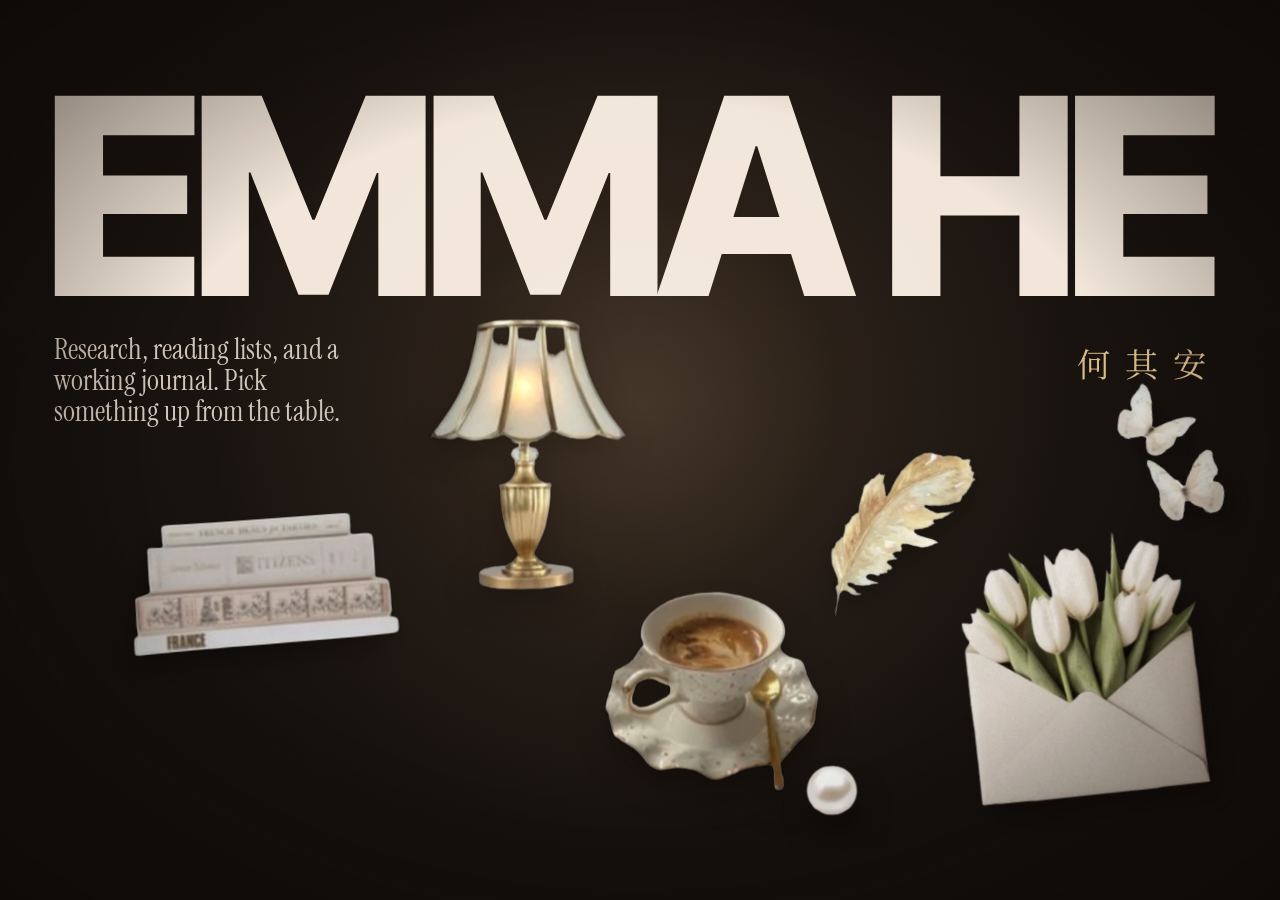
==== commit cd789c66: "Restyle after the reference sites: bold name, serif capitals, near-black - Name set in a bold, tight" ====
--- a/index.html
+++ b/index.html
@@ -8,7 +8,7 @@
   <link rel="icon" href="assets/favicon.svg" type="image/svg+xml">
   <link rel="preconnect" href="https://fonts.googleapis.com">
   <link rel="preconnect" href="https://fonts.gstatic.com" crossorigin>
-  <link rel="stylesheet" href="https://fonts.googleapis.com/css2?family=Bodoni+Moda:ital,opsz,wght@0,6..96,400..700;1,6..96,400..700&family=EB+Garamond:ital,wght@0,400..600;1,400..600&family=Noto+Serif+SC:wght@400;600&family=Pinyon+Script&display=swap">
+  <link rel="stylesheet" href="https://fonts.googleapis.com/css2?family=Instrument+Serif:ital@0;1&family=Inter+Tight:wght@400;500;600;800&family=Noto+Serif+SC:wght@400;600&family=Pinyon+Script&display=swap">
   <link rel="stylesheet" href="css/site.css">
 </head>
 <body class="page-cover" data-page="home">
--- a/css/site.css
+++ b/css/site.css
@@ -1,10 +1,11 @@
 /* Emma He 何其安: site styles.
-   Palette: velvet cocoa cover, pearl pages, with blush and sage borrowed
-   from the pink-and-green references, and gilt for the fine details. */
+   Near-black espresso pages, ivory type, with blush, sage and gilt as small
+   accents. Tall serif capitals for headings, a tight grotesk for the name
+   and small labels, script for handwritten notes. */
 
 :root {
-  --velvet: #2b1e18;
-  --velvet-2: #3a2a21;
+  --velvet: #14100d;
+  --velvet-2: #221a15;
   --walnut: #3d2b22;
   --cocoa: #6e5244;
   --pearl: #f3eae2;
@@ -18,14 +19,31 @@
   --gilt-soft: #d8bd8c;
   --on-dark: #f1e6da;
 
-  --display: "Bodoni Moda", "Noto Serif SC", Didot, "Times New Roman", serif;
-  --text: "EB Garamond", "Noto Serif SC", Garamond, Georgia, serif;
-  --script: "Pinyon Script", "EB Garamond", cursive;
+  --display: "Instrument Serif", "Noto Serif SC", Didot, "Times New Roman", serif;
+  --text: "Instrument Serif", "Noto Serif SC", Georgia, serif;
+  --sans: "Inter Tight", "Noto Sans SC", system-ui, sans-serif;
+  --script: "Pinyon Script", "Instrument Serif", cursive;
   --zh: "Noto Serif SC", "Songti SC", serif;
 
   --ease: cubic-bezier(0.22, 1, 0.36, 1);
   --gutter: clamp(16px, 4vw, 56px);
   --grain: url("data:image/svg+xml,%3Csvg xmlns='http://www.w3.org/2000/svg' width='220' height='220'%3E%3Cfilter id='n'%3E%3CfeTurbulence type='fractalNoise' baseFrequency='.85' numOctaves='3' stitchTiles='stitch'/%3E%3CfeColorMatrix values='0 0 0 0 .25 0 0 0 0 .17 0 0 0 0 .12 0 0 0 .55 0'/%3E%3C/filter%3E%3Crect width='100%25' height='100%25' filter='url(%23n)'/%3E%3C/svg%3E");
+}
+
+/* Every site page sits on the dark velvet. The palette names keep their
+   roles (walnut = text, pearl = page, paper = surfaces) with dark values. */
+body:not(.studio),
+.ed-stage {
+  --walnut: #f2ece4;
+  --cocoa: #aa9d90;
+  --pearl: #14100d;
+  --paper: #1f1814;
+  --linen: rgba(239, 229, 218, 0.16);
+  --blush: #3a2527;
+  --sage: #2f3020;
+  --rosewood: #d49aa2;
+  --olive: #bdb98d;
+  --rule: rgba(239, 229, 218, 0.16);
 }
 
 *,
@@ -40,11 +58,13 @@
 
 body {
   margin: 0;
-  background: var(--pearl);
+  background-color: var(--velvet);
+  background-image: radial-gradient(ellipse at 50% 0%, var(--velvet-2), var(--velvet) 70%);
+  background-attachment: fixed;
   color: var(--walnut);
   font-family: var(--text);
-  font-size: 19px;
-  line-height: 1.6;
+  font-size: 21px;
+  line-height: 1.5;
   overflow-x: clip;
   -webkit-font-smoothing: antialiased;
 }
@@ -55,8 +75,8 @@
   position: fixed;
   inset: 0;
   background-image: var(--grain);
-  opacity: 0.22;
-  mix-blend-mode: multiply;
+  opacity: 0.5;
+  mix-blend-mode: soft-light;
   pointer-events: none;
   z-index: 90;
 }
@@ -73,6 +93,14 @@
   outline: 2px solid var(--gilt);
   outline-offset: 4px;
   border-radius: 4px;
+}
+
+.label {
+  font-family: var(--sans);
+  font-size: 11.5px;
+  font-weight: 500;
+  letter-spacing: 0.14em;
+  text-transform: uppercase;
 }
 
 .visually-hidden {
@@ -89,7 +117,7 @@
   position: fixed;
   inset: 0;
   z-index: 100;
-  background: var(--pearl);
+  background: var(--velvet);
   pointer-events: none;
   animation: veil-lift 0.7s var(--ease) 0.05s both;
 }
@@ -171,60 +199,47 @@
   overflow: hidden;
 }
 
-.bd-cover .bd-issue {
-  position: absolute;
-  top: 3.6cqw;
-  left: 5.6cqw;
+.bd-cover .bd-name {
+  position: absolute;
+  top: 2.2cqw;
+  left: 3.4cqw;
   margin: 0;
-  font-style: italic;
-  font-size: 1.45cqw;
-  color: var(--gilt-soft);
-}
-
-.bd-cover .bd-name {
-  position: absolute;
-  top: 5.2cqw;
-  left: 4.4cqw;
-  margin: 0;
-  font-family: var(--display);
-  font-style: italic;
-  font-weight: 400;
-  font-size: 18.5cqw;
-  line-height: 0.92;
-  letter-spacing: -0.025em;
+  font-family: var(--sans);
+  font-weight: 800;
+  font-size: 21.5cqw;
+  line-height: 0.86;
+  letter-spacing: -0.055em;
+  text-transform: uppercase;
   color: var(--on-dark);
   white-space: nowrap;
 }
 
 .bd-cover .bd-zh {
   position: absolute;
-  top: 4.4cqw;
-  right: 5cqw;
+  top: 22.4cqw;
+  right: 4.6cqw;
   margin: 0;
-  writing-mode: vertical-rl;
   font-family: var(--zh);
-  font-weight: 600;
-  font-size: 4.6cqw;
-  letter-spacing: 0.3em;
-  color: var(--gilt);
+  font-weight: 400;
+  font-size: 2.6cqw;
+  letter-spacing: 0.45em;
+  color: var(--gilt-soft);
 }
 
 .bd-cover .bd-tagline {
   position: absolute;
-  left: 5.6cqw;
-  bottom: 3.6cqw;
-  width: 24cqw;
+  left: 4.2cqw;
+  top: 22.2cqw;
+  width: 25cqw;
   margin: 0;
-  font-style: italic;
-  font-size: 1.55cqw;
-  line-height: 1.45;
-  color: var(--linen);
+  font-size: 2.3cqw;
+  line-height: 1.05;
+  color: var(--on-dark);
   opacity: 0.85;
 }
 
 /* on a phone the cover is small; the list below carries the words */
 @container (max-width: 560px) {
-  .bd-cover .bd-issue,
   .bd-cover .bd-tagline {
     display: none;
   }
@@ -233,28 +248,16 @@
 /* inner-page masthead backdrop */
 .bd-title .bd-heading {
   position: absolute;
-  left: 6.4cqw;
-  bottom: 3.4cqw;
+  left: 3.6cqw;
+  bottom: 2.6cqw;
   margin: 0;
   font-family: var(--display);
   font-weight: 400;
-  line-height: 0.86;
-  letter-spacing: -0.03em;
+  line-height: 0.8;
+  letter-spacing: -0.01em;
+  text-transform: uppercase;
   color: var(--walnut);
   white-space: nowrap;
-}
-
-.bd-title .bd-zh {
-  position: absolute;
-  left: 2.2cqw;
-  bottom: 4.2cqw;
-  margin: 0;
-  writing-mode: vertical-rl;
-  font-family: var(--zh);
-  font-weight: 600;
-  font-size: 2.4cqw;
-  letter-spacing: 0.35em;
-  color: var(--gilt);
 }
 
 /* ---------- cover page ---------- */
@@ -268,11 +271,6 @@
   min-height: 100vh;
 }
 
-.page-cover::after {
-  mix-blend-mode: soft-light;
-  opacity: 0.5;
-}
-
 .cover {
   min-height: 100vh;
   min-height: 100svh;
@@ -303,6 +301,10 @@
   mix-blend-mode: screen;
 }
 
+body:not(.page-cover) .candle {
+  opacity: 0.55;
+}
+
 .vignette {
   background: radial-gradient(ellipse at center, transparent 55%, rgba(12, 7, 5, 0.6) 100%);
 }
@@ -323,34 +325,44 @@
   transform: translate(-50%, -100%);
 }
 
-.tag-flourish {
-  display: block;
-  width: 13cqw;
-  height: 1.6cqw;
-  margin: 0 auto -0.6cqw;
+.tag-oval {
+  position: relative;
+  display: inline-block;
+  padding: 0.6cqw 2.6cqw 0.9cqw;
+  rotate: -6deg;
+}
+
+.tag-ring {
+  position: absolute;
+  inset: 0;
+  width: 100%;
+  height: 100%;
   overflow: visible;
 }
 
-.tag-flourish path {
+.tag-ring path {
   fill: none;
-  stroke: var(--gilt-soft);
-  stroke-width: 1.2;
+  stroke: var(--on-dark);
+  stroke-width: 1.3;
   stroke-linecap: round;
+  vector-effect: non-scaling-stroke;
 }
 
 .tag-name {
   display: block;
   font-family: var(--script);
-  font-size: 3.7cqw;
+  font-size: 3.5cqw;
   line-height: 1.3;
-  padding: 0 1cqw;
 }
 
 .tag-hint {
   display: block;
-  margin-top: -0.3cqw;
-  font-style: italic;
-  font-size: 1.2cqw;
+  margin-top: 0.6cqw;
+  font-family: var(--sans);
+  font-weight: 500;
+  font-size: 0.95cqw;
+  letter-spacing: 0.16em;
+  text-transform: uppercase;
   color: var(--gilt-soft);
 }
 
@@ -358,8 +370,8 @@
   position: absolute;
   width: 1.2cqw;
   height: 1.2cqw;
-  right: -0.4cqw;
-  top: 0.2cqw;
+  right: 0.4cqw;
+  top: -0.4cqw;
   fill: var(--gilt-soft);
 }
 
@@ -434,8 +446,10 @@
 
 .contents .c-hint {
   display: block;
-  font-style: italic;
-  font-size: 16px;
+  font-family: var(--sans);
+  font-size: 11px;
+  letter-spacing: 0.14em;
+  text-transform: uppercase;
   color: var(--gilt-soft);
 }
 
@@ -471,9 +485,11 @@
 }
 
 .spine-home .en {
-  font-family: var(--display);
-  font-style: italic;
-  font-size: 24px;
+  font-family: var(--sans);
+  font-weight: 800;
+  font-size: 17px;
+  letter-spacing: -0.02em;
+  text-transform: uppercase;
 }
 
 .spine-home .zh {
@@ -485,24 +501,26 @@
 
 .spine-nav {
   display: flex;
-  align-items: flex-end;
-  gap: clamp(6px, 1.6vw, 22px);
+  align-items: flex-start;
+  gap: clamp(8px, 2vw, 30px);
 }
 
 .spine-nav a {
   position: relative;
   display: grid;
-  place-items: center;
-  width: 54px;
-  height: 52px;
+  justify-items: center;
+  grid-template-rows: 44px auto;
+  gap: 6px;
+  min-width: 60px;
   text-decoration: none;
 }
 
 .spine-nav img {
-  max-width: 50px;
-  max-height: 46px;
+  align-self: end;
+  max-width: 48px;
+  max-height: 42px;
   object-fit: contain;
-  filter: drop-shadow(0 4px 6px rgba(61, 43, 34, 0.25));
+  filter: drop-shadow(0 4px 6px rgba(6, 3, 2, 0.25));
   transition: transform 0.45s var(--ease);
 }
 
@@ -512,33 +530,26 @@
 }
 
 .spine-nav .lbl {
-  position: absolute;
-  top: 100%;
-  left: 50%;
-  translate: -50% 0;
-  font-family: var(--script);
-  font-size: 24px;
-  line-height: 1;
+  font-family: var(--sans);
+  font-size: 10.5px;
+  font-weight: 500;
+  letter-spacing: 0.14em;
+  text-transform: uppercase;
   white-space: nowrap;
-  color: var(--rosewood);
-  clip-path: inset(0 100% 0 0);
-  transition: clip-path 0.5s var(--ease);
-  pointer-events: none;
+  color: var(--cocoa);
+  transition: color 0.3s;
 }
 
 .spine-nav a:hover .lbl,
-.spine-nav a:focus-visible .lbl {
-  clip-path: inset(0 0 0 0);
-}
-
-.spine-nav a[aria-current="page"]::after {
-  content: "";
-  position: absolute;
-  bottom: -6px;
-  width: 5px;
-  height: 5px;
-  border-radius: 50%;
-  background: var(--gilt);
+.spine-nav a:focus-visible .lbl,
+.spine-nav a[aria-current="page"] .lbl {
+  color: var(--walnut);
+}
+
+.spine-nav a[aria-current="page"] .lbl {
+  text-decoration: underline;
+  text-decoration-color: var(--gilt);
+  text-underline-offset: 5px;
 }
 
 .masthead {
@@ -549,10 +560,11 @@
 
 .dek {
   max-width: 1100px;
-  margin: 8px auto 0;
+  margin: 12px auto 0;
   padding: 0 var(--gutter);
   font-style: italic;
-  font-size: 22px;
+  font-size: clamp(24px, 2.6vw, 32px);
+  line-height: 1.15;
   color: var(--cocoa);
 }
 
@@ -565,8 +577,10 @@
 .site-foot {
   padding: 40px var(--gutter) 48px;
   text-align: center;
-  font-style: italic;
-  font-size: 16px;
+  font-family: var(--sans);
+  font-size: 11px;
+  letter-spacing: 0.14em;
+  text-transform: uppercase;
   color: var(--cocoa);
 }
 
@@ -585,10 +599,12 @@
   display: inline-flex;
   align-items: center;
   gap: 10px;
-  padding: 10px 22px 11px;
+  padding: 11px 20px;
   border: 1px solid currentColor;
   border-radius: 999px;
-  font: italic 17px/1 var(--text);
+  font: 500 11.5px/1 var(--sans);
+  letter-spacing: 0.14em;
+  text-transform: uppercase;
   color: var(--walnut);
   text-decoration: none;
   background: transparent;
@@ -646,8 +662,8 @@
 
 .diary-index .d-title {
   display: block;
-  font-size: 17px;
-  line-height: 1.3;
+  font-size: 20px;
+  line-height: 1.2;
 }
 
 .diary-page {
@@ -655,7 +671,7 @@
   padding: 72px clamp(24px, 6vw, 72px) 56px;
   background-color: var(--paper);
   border-radius: 6px;
-  box-shadow: 0 1px 0 rgba(61, 43, 34, 0.06), 0 22px 44px -26px rgba(61, 43, 34, 0.45);
+  box-shadow: 0 1px 0 rgba(6, 3, 2, 0.06), 0 22px 44px -26px rgba(6, 3, 2, 0.45);
   transform-origin: 50% 0;
 }
 
@@ -683,8 +699,8 @@
   width: 10px;
   height: 10px;
   border-radius: 50%;
-  background: var(--velvet);
-  opacity: 0.75;
+  background: #0e0907;
+  opacity: 0.9;
 }
 
 .ring::after {
@@ -695,7 +711,7 @@
   border: 3px solid #cfc6bb;
   border-bottom-color: transparent;
   background: none;
-  box-shadow: inset 1px 0 0 #fff, 1px 1px 2px rgba(61, 43, 34, 0.35);
+  box-shadow: inset 1px 0 0 #fff, 1px 1px 2px rgba(6, 3, 2, 0.35);
 }
 
 .entry-date {
@@ -707,12 +723,12 @@
 }
 
 .entry-title {
-  margin: 4px 0 4px;
+  margin: 4px 0 6px;
   font-family: var(--display);
   font-weight: 400;
-  font-size: clamp(32px, 4.4vw, 52px);
-  line-height: 1.05;
-  letter-spacing: -0.015em;
+  font-size: clamp(38px, 5vw, 62px);
+  line-height: 0.95;
+  text-transform: uppercase;
 }
 
 .entry-aside {
@@ -724,12 +740,12 @@
 /* ruled paper: one rule per line of text */
 .entry-body {
   max-width: 62ch;
-  font-size: 20px;
+  font-size: 22px;
   line-height: 1.65em;
   background-image: repeating-linear-gradient(
     to bottom,
     transparent 0 calc(1.65em - 1px),
-    rgba(154, 87, 96, 0.16) calc(1.65em - 1px) 1.65em
+    rgba(212, 154, 162, 0.14) calc(1.65em - 1px) 1.65em
   );
 }
 
@@ -748,7 +764,9 @@
   border: 0;
   background: none;
   padding: 4px 0;
-  font: italic 17px var(--text);
+  font: 500 11.5px var(--sans);
+  letter-spacing: 0.14em;
+  text-transform: uppercase;
   color: var(--cocoa);
   cursor: pointer;
   text-decoration: underline;
@@ -774,22 +792,18 @@
   display: flex;
   align-items: baseline;
   gap: 8px;
-  padding: 12px 22px 14px;
+  padding: 14px 22px 15px;
   border: 0;
   border-radius: 16px 16px 0 0;
   background: var(--tab, var(--linen));
-  font: 400 19px var(--display);
+  font: 500 11.5px var(--sans);
+  letter-spacing: 0.14em;
+  text-transform: uppercase;
   color: var(--walnut);
   cursor: pointer;
   transform: translateY(6px);
   filter: saturate(0.7) brightness(0.96);
   transition: transform 0.35s var(--ease), filter 0.35s;
-}
-
-.folder-tabs button .zh {
-  font-family: var(--zh);
-  font-size: 14px;
-  color: var(--rosewood);
 }
 
 .folder-tabs button[aria-selected="true"] {
@@ -815,7 +829,7 @@
   --tab: var(--linen);
 }
 .tab-restaurants {
-  --tab: #dcc3b5;
+  --tab: #3a2b24;
 }
 
 /* books: spines on a shelf */
@@ -825,7 +839,7 @@
   gap: 5px;
   min-height: 330px;
   padding: 0 4%;
-  border-bottom: 14px solid var(--walnut);
+  border-bottom: 14px solid #6e5244;
   overflow-x: auto;
   scrollbar-width: thin;
 }
@@ -854,9 +868,10 @@
 }
 
 .book .bk-author {
-  font-family: var(--text);
-  font-style: italic;
-  font-size: 13px;
+  font-family: var(--sans);
+  font-size: 10px;
+  letter-spacing: 0.12em;
+  text-transform: uppercase;
   opacity: 0.8;
   margin-top: 12px;
 }
@@ -869,7 +884,7 @@
 .book-card h3,
 .rec-title {
   margin: 0;
-  font: 400 clamp(26px, 3vw, 34px) / 1.1 var(--display);
+  font: 400 clamp(30px, 3.4vw, 42px) / 1 var(--display);
 }
 
 .byline {
@@ -896,7 +911,7 @@
 }
 
 .vinyl::before {
-  content: "何";
+  content: "";
   position: absolute;
   inset: 0;
   display: grid;
@@ -937,18 +952,20 @@
   grid-template-columns: 40px 1fr;
   gap: 4px 12px;
   padding: 16px 0;
-  border-top: 1px solid rgba(61, 43, 34, 0.18);
+  border-top: 1px solid var(--rule);
 }
 
 .tracks li::before {
-  content: counter(track);
-  font-style: italic;
+  content: "(" counter(track, decimal-leading-zero) ")";
+  font-family: var(--sans);
+  font-size: 12px;
+  letter-spacing: 0.08em;
   color: var(--olive);
   padding-top: 4px;
 }
 
 .tracks .t-title {
-  font: 400 24px/1.15 var(--display);
+  font: 400 30px/1.05 var(--display);
 }
 
 .tracks .t-artist {
@@ -974,7 +991,7 @@
   display: block;
   padding: 30px 26px 26px;
   background: var(--paper);
-  box-shadow: 0 16px 30px -22px rgba(61, 43, 34, 0.6);
+  box-shadow: 0 16px 30px -22px rgba(6, 3, 2, 0.6);
   text-decoration: none;
   transform: rotate(var(--r, -1deg));
   transition: transform 0.45s var(--ease);
@@ -999,7 +1016,7 @@
 }
 
 .clip .rec-title {
-  font-size: 26px;
+  font-size: 30px;
 }
 
 /* restaurants: a menu card */
@@ -1010,7 +1027,7 @@
   background: var(--paper);
   outline: 1px solid var(--gilt);
   outline-offset: -12px;
-  box-shadow: 0 20px 40px -26px rgba(61, 43, 34, 0.6);
+  box-shadow: 0 20px 40px -26px rgba(6, 3, 2, 0.6);
 }
 
 .menu-head {
@@ -1034,7 +1051,7 @@
 }
 
 .dish-name {
-  font: 400 22px/1.2 var(--display);
+  font: 400 28px/1.1 var(--display);
 }
 
 .dish-line .leader {
@@ -1059,46 +1076,101 @@
 }
 
 .rec-link {
-  font-style: italic;
-  font-size: 16px;
+  font-family: var(--sans);
+  font-size: 11px;
+  letter-spacing: 0.14em;
+  text-transform: uppercase;
   color: var(--cocoa);
   text-decoration-color: var(--gilt-soft);
   text-underline-offset: 4px;
 }
 
-/* ---------- projects ---------- */
-.specimens {
+/* ---------- projects: numbered rows ---------- */
+.studies {
+  margin: 0;
+  padding: 0;
+  list-style: none;
+  counter-reset: study;
+}
+
+.study {
+  counter-increment: study;
   display: grid;
-  gap: clamp(64px, 10vw, 120px);
-}
-
-.specimen {
-  display: grid;
-  grid-template-columns: 5fr 7fr;
-  gap: clamp(28px, 6vw, 80px);
+  grid-template-columns: minmax(0, 7fr) minmax(0, 4fr);
+  gap: clamp(28px, 6vw, 88px);
   align-items: center;
-}
-
-.specimen:nth-child(even) {
-  grid-template-columns: 7fr 5fr;
-}
-
-.specimen:nth-child(even) .polaroid {
-  order: 2;
-  --tilt: 2.4deg;
+  padding: clamp(40px, 6vw, 72px) 0;
+  border-top: 1px solid var(--rule);
+}
+
+.study:last-child {
+  border-bottom: 1px solid var(--rule);
+}
+
+.study-head {
+  display: flex;
+  justify-content: space-between;
+  align-items: baseline;
+  gap: 24px;
+}
+
+.study-head::after {
+  content: "(" counter(study, decimal-leading-zero) ")";
+  font: 400 clamp(26px, 3vw, 40px) / 1 var(--display);
+  color: var(--cocoa);
+}
+
+.study .kicker {
+  margin: 0 0 10px;
+  color: var(--gilt-soft);
+}
+
+.study h2 {
+  margin: 0;
+  font: 400 clamp(40px, 5.4vw, 72px) / 0.92 var(--display);
+  text-transform: uppercase;
+}
+
+.study .abstract {
+  margin: 20px 0 22px;
+  max-width: 52ch;
+  font-family: var(--sans);
+  font-size: 16px;
+  line-height: 1.6;
+  color: var(--cocoa);
+}
+
+.chips {
+  display: flex;
+  flex-wrap: wrap;
+  gap: 8px;
+  margin: 0 0 24px;
+  padding: 0;
+  list-style: none;
+}
+
+.chips li {
+  padding: 7px 14px;
+  border: 1px solid var(--rule);
+  border-radius: 999px;
 }
 
 .polaroid {
   position: relative;
-  padding: 16px 16px 60px;
-  background: var(--paper);
-  box-shadow: 0 24px 40px -26px rgba(61, 43, 34, 0.6);
-  transform: rotate(var(--tilt, -2.4deg));
+  margin: 0;
+  padding: 14px 14px 54px;
+  background: #f3eae2;
+  box-shadow: 0 24px 40px -22px rgba(0, 0, 0, 0.8);
+  transform: rotate(var(--tilt, 3deg));
   transition: transform 0.6s var(--ease);
 }
 
+.study:nth-child(even) .polaroid {
+  --tilt: -3deg;
+}
+
 .polaroid:hover {
-  transform: rotate(0deg) scale(1.02);
+  transform: rotate(0deg) scale(1.03);
 }
 
 .polaroid::before {
@@ -1106,11 +1178,11 @@
   position: absolute;
   top: -14px;
   left: 50%;
-  width: 110px;
-  height: 30px;
+  width: 96px;
+  height: 28px;
   translate: -50% 0;
-  rotate: 4deg;
-  background: rgba(61, 43, 34, 0.82);
+  rotate: -4deg;
+  background: rgba(201, 166, 107, 0.75);
   z-index: 1;
 }
 
@@ -1118,12 +1190,12 @@
   display: grid;
   place-items: center;
   aspect-ratio: 4 / 5;
-  background: var(--ph, var(--blush));
+  background: var(--ph, #e9cdc7);
   overflow: hidden;
 }
 
-.specimen:nth-child(even) .ph {
-  --ph: var(--sage);
+.study:nth-child(even) .ph {
+  --ph: #c6c8a3;
 }
 
 .polaroid .ph img {
@@ -1137,29 +1209,11 @@
   position: absolute;
   left: 0;
   right: 0;
-  bottom: 14px;
+  bottom: 12px;
   text-align: center;
   font-family: var(--script);
-  font-size: 28px;
-  color: var(--walnut);
-}
-
-.specimen .meta {
-  margin: 0 0 6px;
-  font-style: italic;
-  color: var(--cocoa);
-}
-
-.specimen h2 {
-  margin: 0 0 18px;
-  font: 400 clamp(32px, 4vw, 48px) / 1.05 var(--display);
-  letter-spacing: -0.015em;
-}
-
-.specimen .abstract {
-  margin: 0 0 24px;
-  max-width: 56ch;
-  font-size: 20px;
+  font-size: 26px;
+  color: #3d2b22;
 }
 
 /* ---------- publications ---------- */
@@ -1178,7 +1232,8 @@
 }
 
 .empty p {
-  font-size: 21px;
+  font-size: 24px;
+  line-height: 1.3;
 }
 
 .pub-list {
@@ -1193,7 +1248,7 @@
   gap: 8px 24px;
   align-items: baseline;
   padding: 26px 0;
-  border-top: 1px solid rgba(61, 43, 34, 0.18);
+  border-top: 1px solid var(--rule);
 }
 
 .pub-year {
@@ -1203,7 +1258,7 @@
 
 .pub-title {
   margin: 0;
-  font: 400 26px/1.15 var(--display);
+  font: 400 34px/1 var(--display);
 }
 
 .pub-venue {
@@ -1219,7 +1274,7 @@
   margin: 0 auto;
   padding: clamp(32px, 7vw, 72px);
   background: var(--paper);
-  box-shadow: 0 30px 60px -36px rgba(61, 43, 34, 0.6);
+  box-shadow: 0 30px 60px -36px rgba(6, 3, 2, 0.6);
   transform: rotate(-0.6deg);
 }
 
@@ -1232,7 +1287,8 @@
 }
 
 .letter .note {
-  font-size: 22px;
+  font-size: clamp(26px, 3vw, 34px);
+  line-height: 1.15;
 }
 
 .letter-actions {
@@ -1243,91 +1299,80 @@
   margin: 36px 0 28px;
 }
 
-.seal-btn {
-  display: inline-flex;
-  align-items: center;
-  gap: 14px;
-  padding: 0 24px 0 0;
-  border: 0;
-  border-radius: 999px;
-  background: var(--walnut);
-  color: var(--pearl);
-  font: italic 19px/1 var(--text);
-  text-decoration: none;
-  cursor: pointer;
-  transition: background 0.3s;
-}
-
-.seal-btn:hover {
-  background: var(--rosewood);
-}
-
-.seal {
-  display: grid;
-  place-items: center;
-  width: 58px;
-  height: 58px;
-  margin: -3px 0 -3px -3px;
-  border-radius: 46% 54% 50% 50% / 52% 48% 52% 48%;
-  background: radial-gradient(circle at 35% 30%, #c27a83, var(--rosewood) 45%, #6f3a41);
-  box-shadow: inset 0 0 0 5px rgba(0, 0, 0, 0.12), inset 0 0 0 7px rgba(255, 255, 255, 0.12), 0 4px 10px rgba(0, 0, 0, 0.3);
-  font: italic 26px/1 var(--display);
-  color: #f6dfe0;
-  transition: transform 0.5s var(--ease);
-}
-
-.seal-btn:hover .seal {
-  transform: rotate(-18deg) scale(0.94);
-}
-
-.card-btn {
+.icon-link {
   display: inline-flex;
   align-items: center;
   gap: 12px;
-  padding: 12px 22px 12px 14px;
-  border: 1px solid var(--gilt);
-  border-radius: 4px;
-  background: var(--pearl);
+  padding: 0;
+  border: 0;
+  background: none;
   color: var(--walnut);
-  font: 400 19px/1 var(--display);
   text-decoration: none;
-  box-shadow: 3px 3px 0 var(--linen);
-  transition: transform 0.45s var(--ease), box-shadow 0.45s var(--ease);
-}
-
-.card-btn .mono {
+  cursor: pointer;
+}
+
+.icon-link .ic {
   display: grid;
   place-items: center;
-  width: 34px;
-  height: 34px;
-  border-radius: 50%;
-  border: 1px solid var(--gilt);
-  font: italic 17px/1 var(--display);
-  color: var(--gilt);
-}
-
-.card-btn:hover {
-  transform: translate(-2px, -3px) rotate(-1.5deg);
-  box-shadow: 7px 8px 0 var(--linen);
-}
-
-.text-btn {
+  width: 46px;
+  height: 46px;
+  border: 1px solid var(--walnut);
+  border-radius: 12px;
+  font: 600 17px/1 var(--sans);
+  transition: background 0.3s, color 0.3s, transform 0.45s var(--ease);
+}
+
+.icon-link .ic svg {
+  width: 20px;
+  height: 20px;
+  fill: none;
+  stroke: currentColor;
+  stroke-width: 1.5;
+  stroke-linejoin: round;
+}
+
+.icon-link:hover .ic,
+.icon-link:focus-visible .ic {
+  background: var(--walnut);
+  color: var(--pearl);
+  transform: rotate(-6deg);
+}
+
+/* a hand-drawn oval, like a sticker on a page */
+.sticker {
+  position: relative;
+  display: inline-grid;
+  place-items: center;
+  padding: 8px 22px 10px;
   border: 0;
   background: none;
-  padding: 0;
-  font: italic 17px var(--text);
-  color: var(--cocoa);
-  text-decoration: underline;
-  text-decoration-color: var(--gilt-soft);
-  text-underline-offset: 4px;
+  color: var(--walnut);
+  font: 400 26px/1 var(--script);
+  rotate: -8deg;
   cursor: pointer;
+  transition: rotate 0.45s var(--ease);
+}
+
+.sticker::before {
+  content: "";
+  position: absolute;
+  inset: 0;
+  border: 1px solid currentColor;
+  border-radius: 50%;
+}
+
+.sticker:hover {
+  rotate: 4deg;
 }
 
 .signature {
   margin: 8px 0 0;
-  font-family: var(--script);
-  font-size: 56px;
+  font-family: var(--sans);
+  font-weight: 800;
+  font-size: 26px;
+  letter-spacing: -0.03em;
   line-height: 1;
+  text-transform: uppercase;
 }
 
 .signature .zh {
@@ -1347,7 +1392,9 @@
   border-radius: 999px;
   background: var(--walnut);
   color: var(--pearl);
-  font-style: italic;
+  font: 500 12px/1.4 var(--sans);
+  letter-spacing: 0.12em;
+  text-transform: uppercase;
   z-index: 95;
   opacity: 0;
   transition: opacity 0.3s;
@@ -1363,7 +1410,8 @@
   max-width: 1500px;
   margin: 24px auto 0;
   padding: 0 var(--gutter);
-  font: 400 clamp(36px, 6vw, 72px) / 1 var(--display);
+  font: 400 clamp(44px, 8vw, 110px) / 0.9 var(--display);
+  text-transform: uppercase;
 }
 
 .custom-stage {
@@ -1382,7 +1430,9 @@
   border-radius: 999px;
   background: var(--rosewood);
   color: var(--pearl);
-  font: italic 15px var(--text);
+  font: 500 11px var(--sans);
+  letter-spacing: 0.12em;
+  text-transform: uppercase;
   box-shadow: 0 6px 18px rgba(0, 0, 0, 0.2);
 }
 
@@ -1407,9 +1457,12 @@
     justify-content: space-between;
     padding-bottom: 20px;
   }
+  .spine-nav a {
+    min-width: 0;
+  }
   .spine-nav .lbl {
-    clip-path: none;
-    font-size: 18px;
+    font-size: 9px;
+    letter-spacing: 0.1em;
   }
   .diary {
     grid-template-columns: 1fr;
@@ -1433,19 +1486,15 @@
     border-bottom: 2px solid var(--gilt);
   }
   .record,
-  .specimen,
-  .specimen:nth-child(even) {
+  .study {
     grid-template-columns: 1fr;
   }
   .record .vinyl {
     width: 60%;
     margin: 0 auto;
   }
-  .specimen:nth-child(even) .polaroid {
-    order: 0;
-  }
   .polaroid {
-    width: 82%;
+    width: 72%;
     margin: 0 auto;
   }
   .pub-list li {
